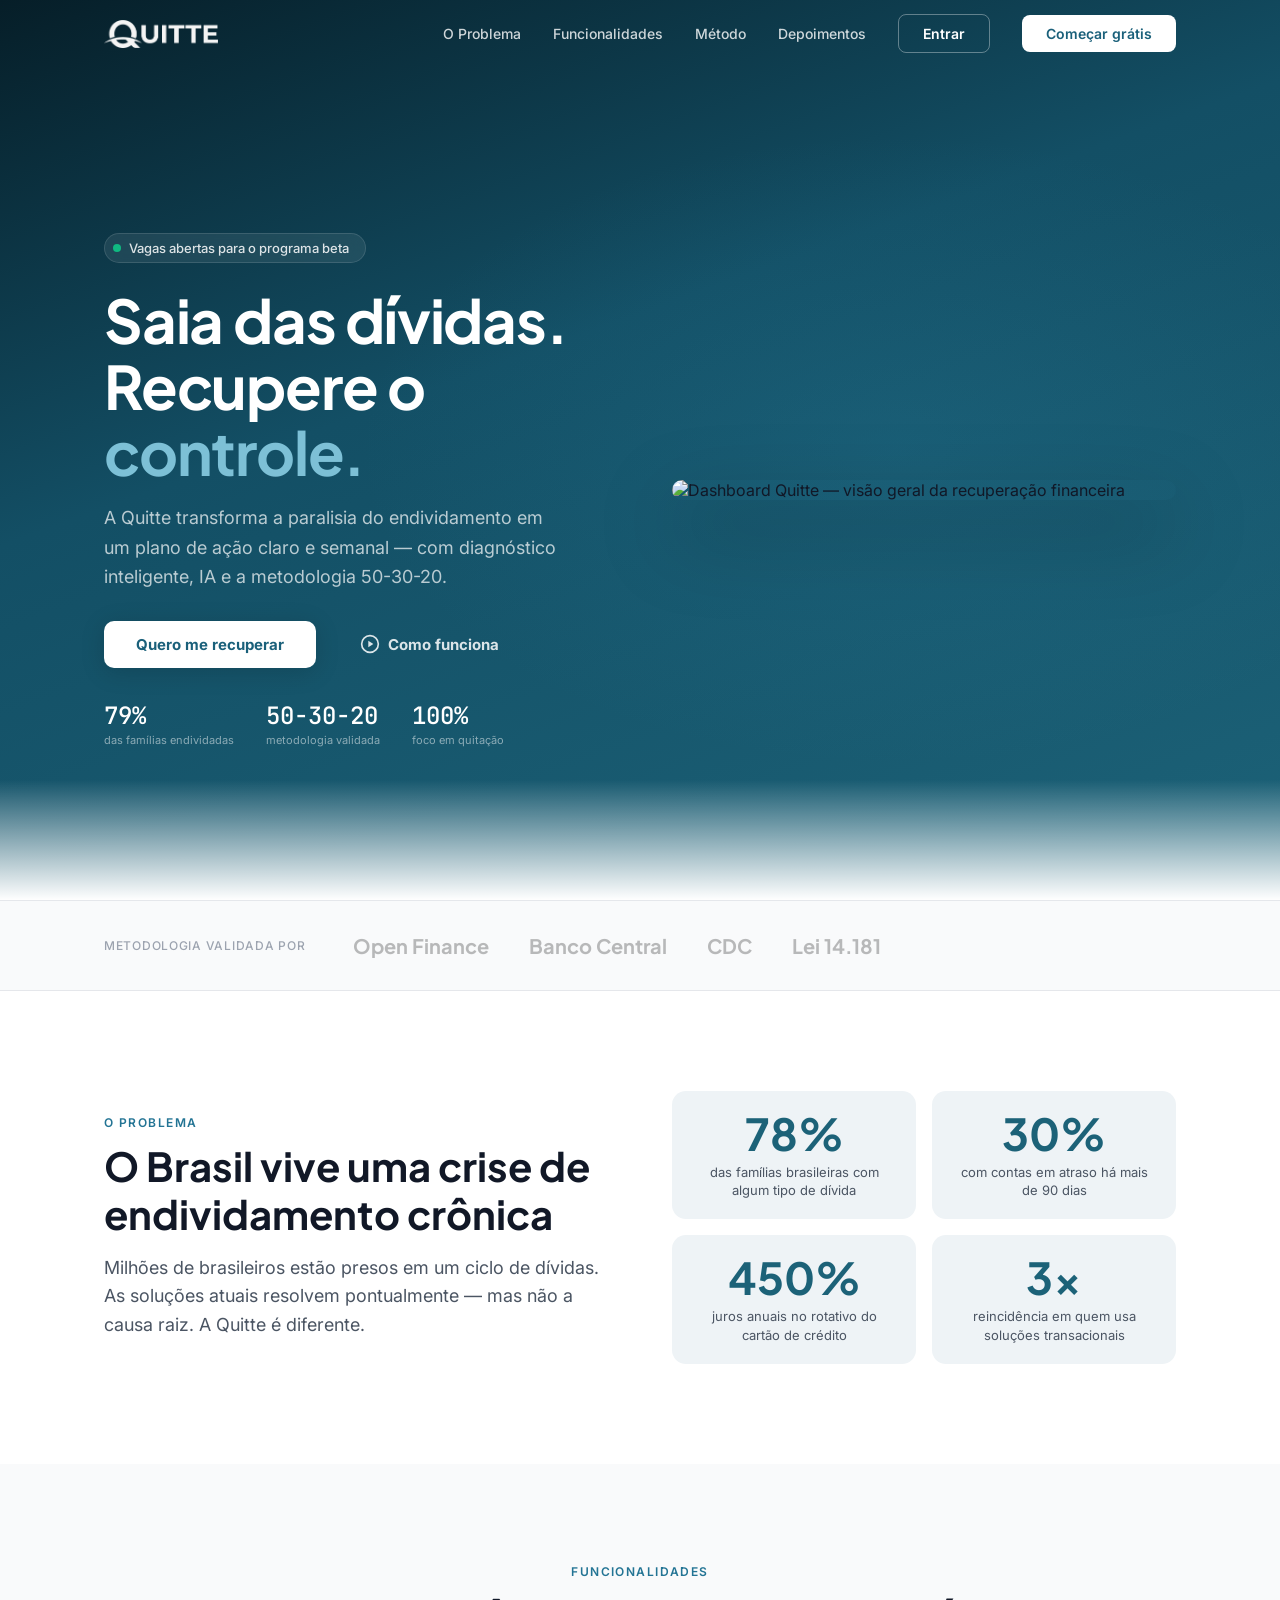
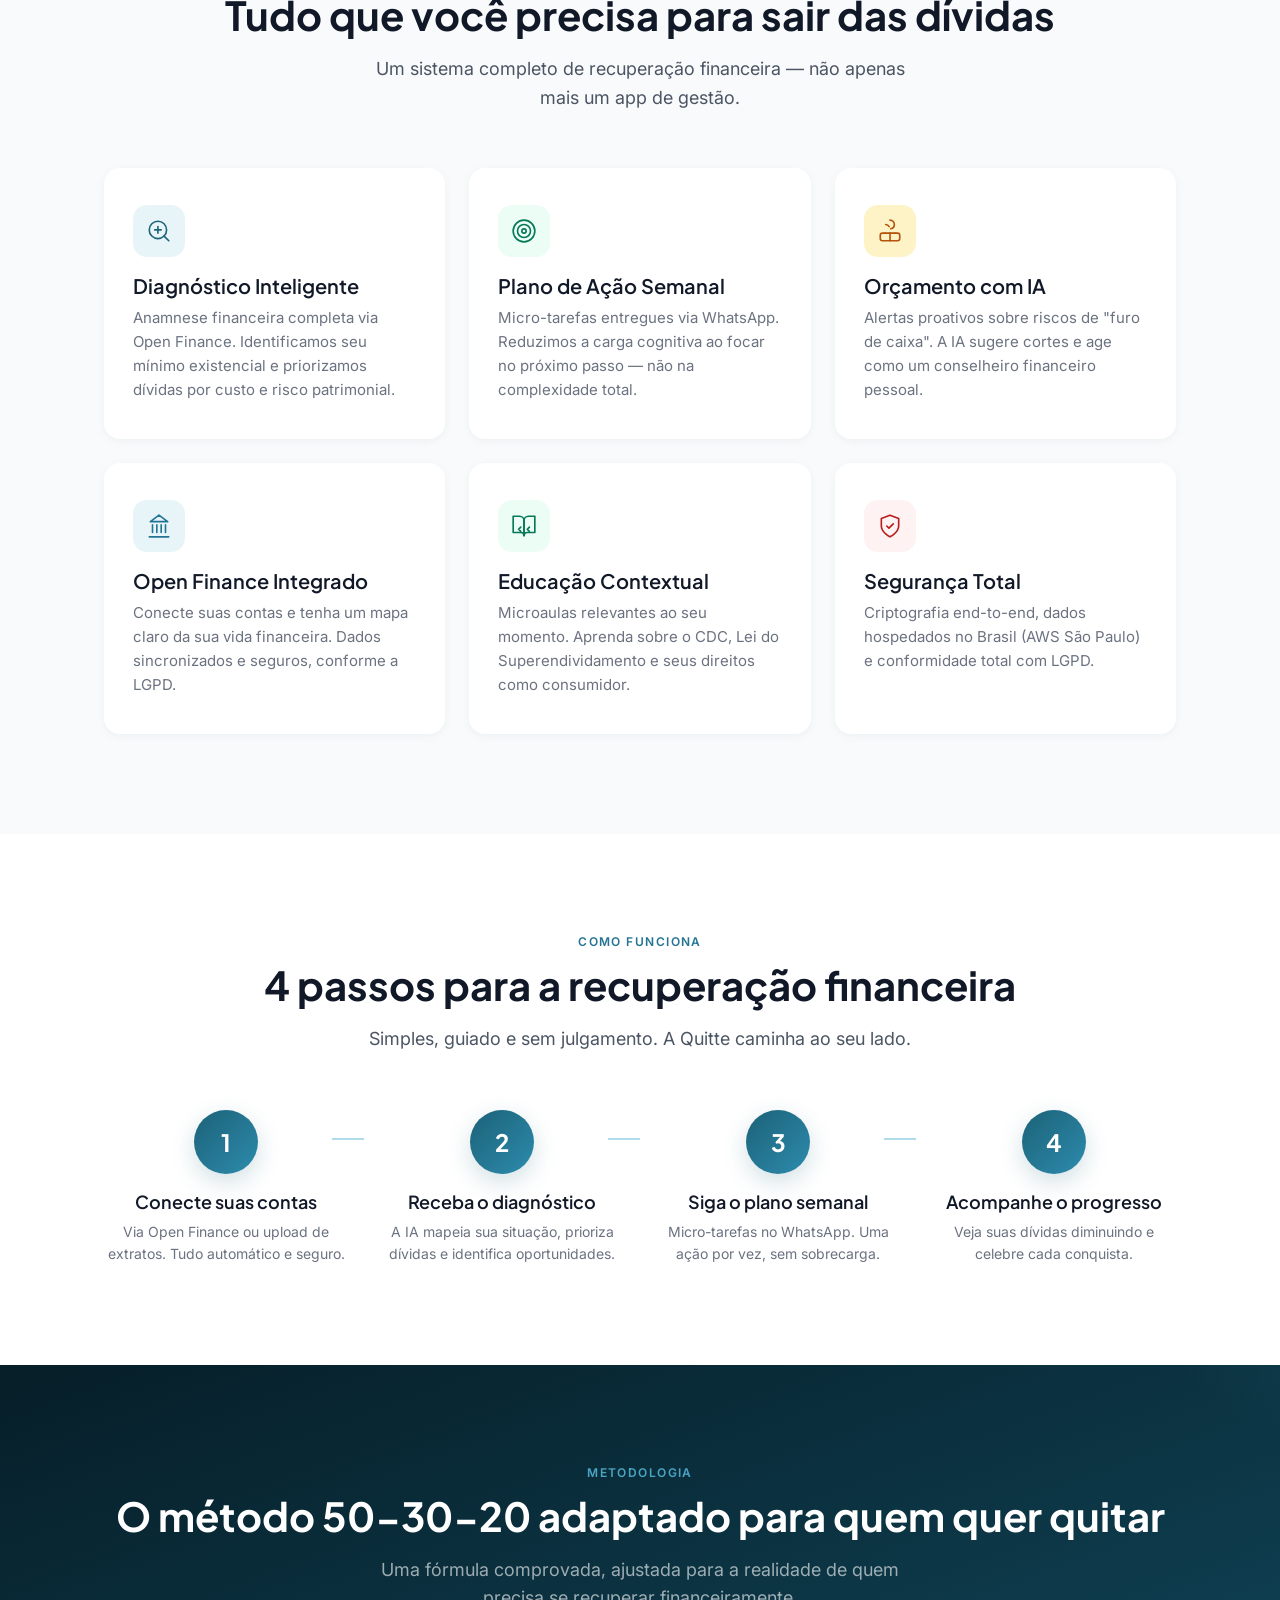
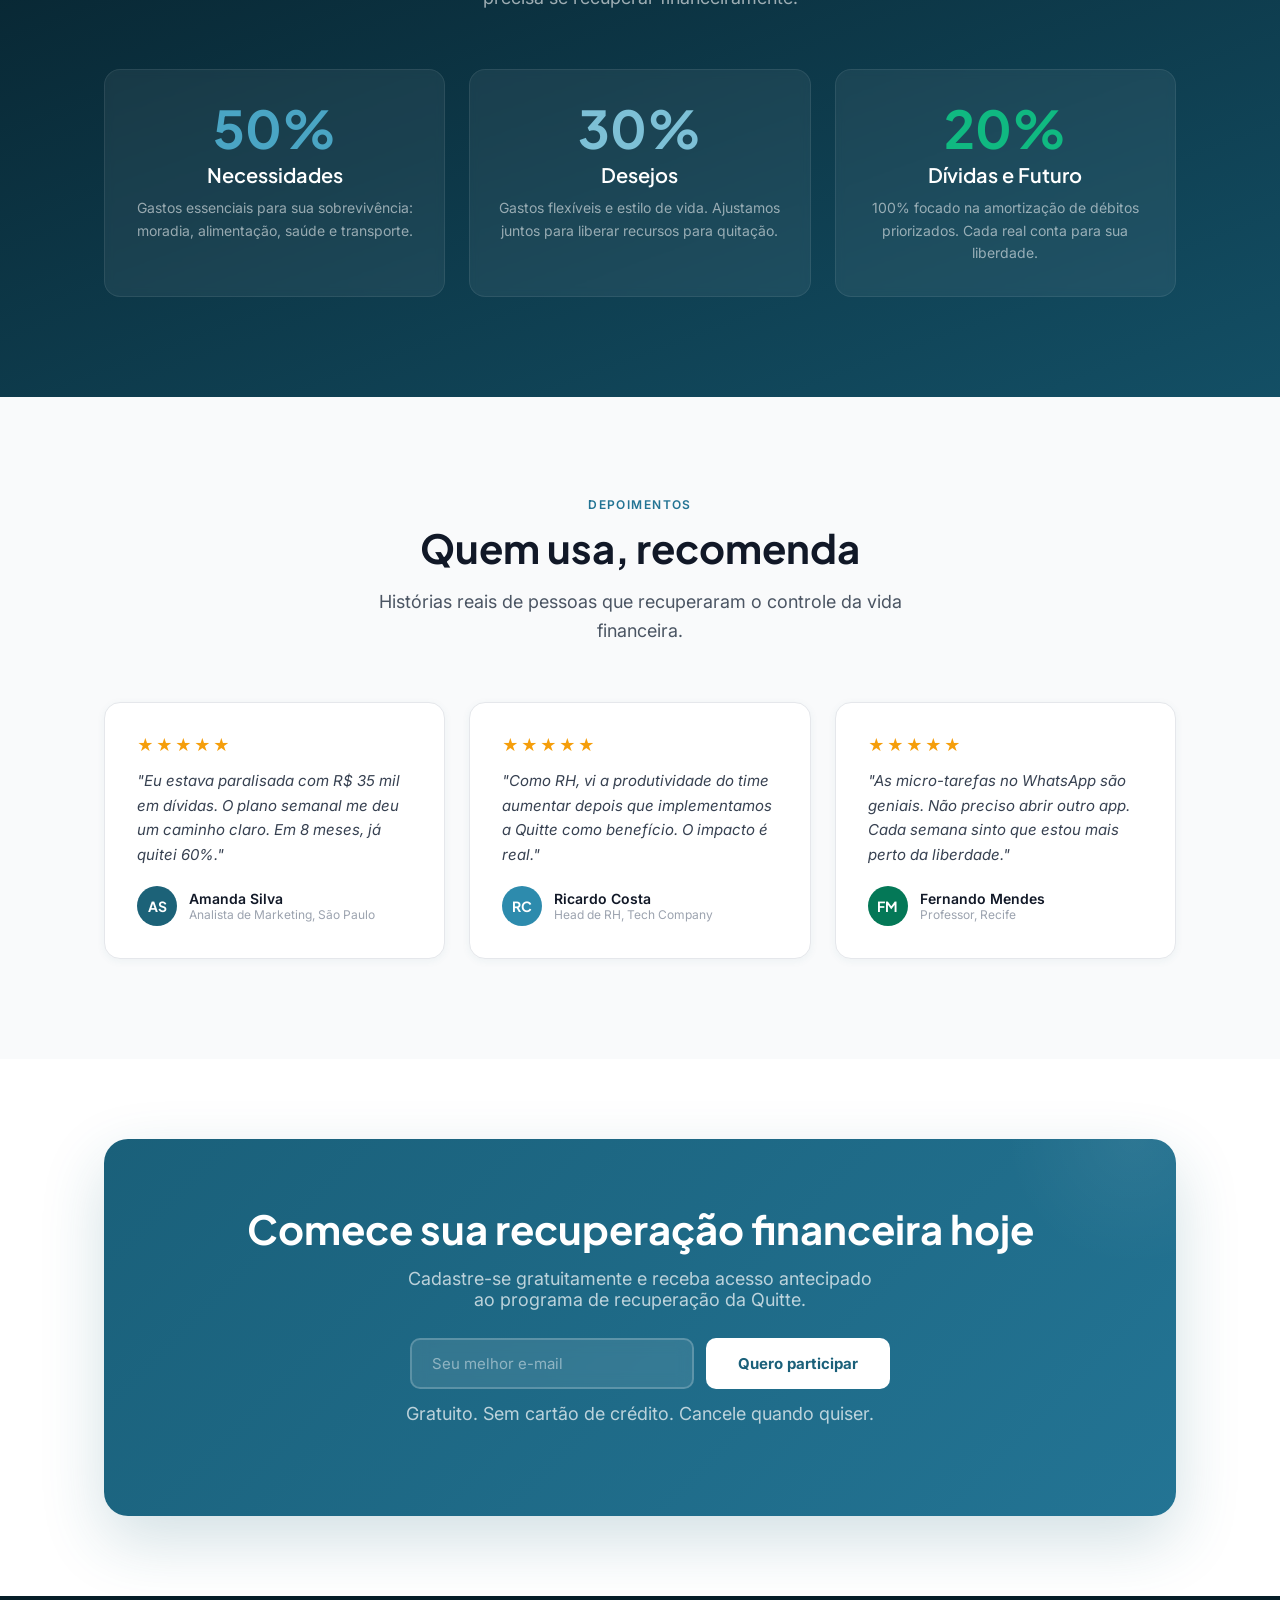
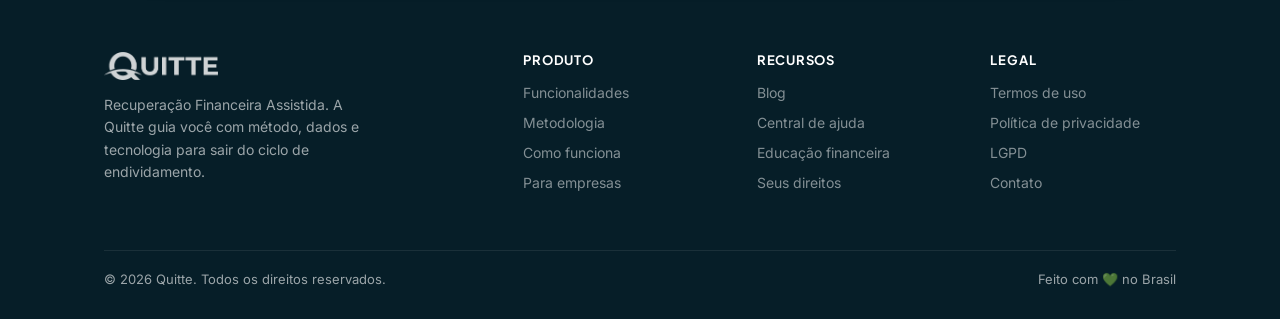
==== landing/index.html @ de339691 "chore: initial commit — landing page, design system, docs and brand assets" ====
<!DOCTYPE html>
<html lang="pt-BR">
<head>
  <meta charset="UTF-8">
  <meta name="viewport" content="width=device-width, initial-scale=1.0">
  <title>Quitte — Recuperação Financeira Assistida</title>
  <meta name="description" content="A Quitte transforma a paralisia do endividamento em um plano de ação claro. Diagnóstico inteligente, metodologia 50-30-20 e acompanhamento semanal via WhatsApp.">
  <link rel="icon" href="assets/quitte-marca.png" type="image/png">
  <link rel="stylesheet" href="styles.css">
</head>
<body>

<!-- ════════ NAVBAR ════════ -->
<nav class="navbar" id="navbar">
  <div class="container">
    <a href="#" class="navbar-brand">
      <img src="assets/quitte-logo-br.png" alt="Quitte" class="navbar-logo navbar-logo-white">
      <img src="assets/quitte-logo-az.png" alt="Quitte" class="navbar-logo navbar-logo-dark">
    </a>
    <div class="navbar-links" id="navbar-links">
      <a href="#problema">O Problema</a>
      <a href="#funcionalidades">Funcionalidades</a>
      <a href="#metodo">Método</a>
      <a href="#depoimentos">Depoimentos</a>
      <button class="btn-nav btn-nav-outline" id="btn-login">Entrar</button>
      <button class="btn-nav btn-nav-primary" id="btn-signup">Começar grátis</button>
    </div>
    <button class="mobile-menu-btn" id="mobile-menu-btn" aria-label="Menu">
      <svg width="24" height="24" viewBox="0 0 24 24" fill="none" stroke="currentColor" stroke-width="2"><path d="M3 12h18M3 6h18M3 18h18"/></svg>
    </button>
  </div>
</nav>

<!-- ════════ HERO ════════ -->
<section class="hero" id="hero">
  <div class="container">
    <div class="hero-content">
      <div class="hero-badge">
        <span class="hero-badge-dot"></span>
        Vagas abertas para o programa beta
      </div>
      <h1>Saia das dívidas.<br>Recupere o <span>controle.</span></h1>
      <p class="hero-desc">A Quitte transforma a paralisia do endividamento em um plano de ação claro e semanal — com diagnóstico inteligente, IA e a metodologia 50-30-20.</p>
      <div class="hero-actions">
        <a href="#cta" class="btn-hero btn-hero-primary" id="hero-cta">Quero me recuperar</a>
        <a href="#como-funciona" class="btn-hero btn-hero-ghost" id="hero-learn">
          <svg width="20" height="20" viewBox="0 0 24 24" fill="none" stroke="currentColor" stroke-width="2" stroke-linecap="round"><circle cx="12" cy="12" r="10"/><polygon points="10 8 16 12 10 16 10 8" fill="currentColor" stroke="none"/></svg>
          Como funciona
        </a>
      </div>
      <div class="hero-proof">
        <div class="hero-proof-item">
          <span class="hero-proof-value">79%</span>
          <span class="hero-proof-label">das famílias endividadas</span>
        </div>
        <div class="hero-proof-item">
          <span class="hero-proof-value">50-30-20</span>
          <span class="hero-proof-label">metodologia validada</span>
        </div>
        <div class="hero-proof-item">
          <span class="hero-proof-value">100%</span>
          <span class="hero-proof-label">foco em quitação</span>
        </div>
      </div>
    </div>
    <div class="hero-visual">
      <img src="assets/hero-dashboard.png" alt="Dashboard Quitte — visão geral da recuperação financeira" class="hero-img">
    </div>
  </div>
</section>

<!-- ════════ SOCIAL PROOF BAR ════════ -->
<section class="social-proof">
  <div class="container">
    <span class="social-proof-text">Metodologia validada por</span>
    <div class="social-proof-logos">
      <span>Open Finance</span>
      <span>Banco Central</span>
      <span>CDC</span>
      <span>Lei 14.181</span>
    </div>
  </div>
</section>

<!-- ════════ PROBLEM ════════ -->
<section class="section problem" id="problema">
  <div class="container">
    <div class="fade-up">
      <div class="section-label">O problema</div>
      <h2 class="section-title">O Brasil vive uma crise de endividamento crônica</h2>
      <p class="section-sub">Milhões de brasileiros estão presos em um ciclo de dívidas. As soluções atuais resolvem pontualmente — mas não a causa raiz. A Quitte é diferente.</p>
    </div>
    <div class="problem-stats fade-up">
      <div class="stat-card">
        <div class="stat-value">79%</div>
        <div class="stat-label">das famílias brasileiras com algum tipo de dívida</div>
      </div>
      <div class="stat-card">
        <div class="stat-value">30%</div>
        <div class="stat-label">com contas em atraso há mais de 90 dias</div>
      </div>
      <div class="stat-card">
        <div class="stat-value">450%</div>
        <div class="stat-label">juros anuais no rotativo do cartão de crédito</div>
      </div>
      <div class="stat-card">
        <div class="stat-value">3x</div>
        <div class="stat-label">reincidência em quem usa soluções transacionais</div>
      </div>
    </div>
  </div>
</section>

<!-- ════════ FEATURES ════════ -->
<section class="section features" id="funcionalidades">
  <div class="container">
    <div class="fade-up">
      <div class="section-label">Funcionalidades</div>
      <h2 class="section-title">Tudo que você precisa para sair das dívidas</h2>
      <p class="section-sub" style="margin:0 auto;">Um sistema completo de recuperação financeira — não apenas mais um app de gestão.</p>
    </div>
    <div class="features-grid">
      <div class="feature-card fade-up">
        <div class="feature-icon" style="background:var(--teal-50);color:var(--teal-600);">
          <svg width="26" height="26" viewBox="0 0 24 24" fill="none" stroke="currentColor" stroke-width="1.5" stroke-linecap="round" stroke-linejoin="round"><circle cx="11" cy="11" r="8"/><path d="m21 21-4.3-4.3"/><path d="M11 8v6"/><path d="M8 11h6"/></svg>
        </div>
        <h3>Diagnóstico Inteligente</h3>
        <p>Anamnese financeira completa via Open Finance. Identificamos seu mínimo existencial e priorizamos dívidas por custo e risco patrimonial.</p>
      </div>
      <div class="feature-card fade-up">
        <div class="feature-icon" style="background:var(--green-50);color:var(--green-700);">
          <svg width="26" height="26" viewBox="0 0 24 24" fill="none" stroke="currentColor" stroke-width="1.5" stroke-linecap="round" stroke-linejoin="round"><circle cx="12" cy="12" r="10"/><circle cx="12" cy="12" r="6"/><circle cx="12" cy="12" r="2"/></svg>
        </div>
        <h3>Plano de Ação Semanal</h3>
        <p>Micro-tarefas entregues via WhatsApp. Reduzimos a carga cognitiva ao focar no próximo passo — não na complexidade total.</p>
      </div>
      <div class="feature-card fade-up">
        <div class="feature-icon" style="background:#FEF3C7;color:var(--amber-700);">
          <svg width="26" height="26" viewBox="0 0 24 24" fill="none" stroke="currentColor" stroke-width="1.5" stroke-linecap="round" stroke-linejoin="round"><path d="M12 2a4 4 0 0 1 4 4c0 1.95-1.4 3.58-3.25 3.93"/><path d="M8 6a4 4 0 0 1 3.25 1.93"/><rect x="3" y="14" width="18" height="7" rx="2"/><path d="M12 14v7"/><path d="M7.5 14v.01"/><path d="M16.5 14v.01"/></svg>
        </div>
        <h3>Orçamento com IA</h3>
        <p>Alertas proativos sobre riscos de "furo de caixa". A IA sugere cortes e age como um conselheiro financeiro pessoal.</p>
      </div>
      <div class="feature-card fade-up">
        <div class="feature-icon" style="background:var(--teal-50);color:var(--teal-500);">
          <svg width="26" height="26" viewBox="0 0 24 24" fill="none" stroke="currentColor" stroke-width="1.5" stroke-linecap="round" stroke-linejoin="round"><line x1="3" y1="22" x2="21" y2="22"/><line x1="6" y1="18" x2="6" y2="11"/><line x1="10" y1="18" x2="10" y2="11"/><line x1="14" y1="18" x2="14" y2="11"/><line x1="18" y1="18" x2="18" y2="11"/><polygon points="12 2 20 8 4 8"/></svg>
        </div>
        <h3>Open Finance Integrado</h3>
        <p>Conecte suas contas e tenha um mapa claro da sua vida financeira. Dados sincronizados e seguros, conforme a LGPD.</p>
      </div>
      <div class="feature-card fade-up">
        <div class="feature-icon" style="background:var(--green-50);color:var(--green-700);">
          <svg width="26" height="26" viewBox="0 0 24 24" fill="none" stroke="currentColor" stroke-width="1.5" stroke-linecap="round" stroke-linejoin="round"><path d="M2 3h6a4 4 0 0 1 4 4v14a3 3 0 0 0-3-3H2z"/><path d="M22 3h-6a4 4 0 0 0-4 4v14a3 3 0 0 1 3-3h7z"/><path d="m9 13-2 2 2 2"/><path d="m17 13-2 2 2 2"/></svg>
        </div>
        <h3>Educação Contextual</h3>
        <p>Microaulas relevantes ao seu momento. Aprenda sobre o CDC, Lei do Superendividamento e seus direitos como consumidor.</p>
      </div>
      <div class="feature-card fade-up">
        <div class="feature-icon" style="background:#FEF2F2;color:var(--red-700);">
          <svg width="26" height="26" viewBox="0 0 24 24" fill="none" stroke="currentColor" stroke-width="1.5" stroke-linecap="round" stroke-linejoin="round"><path d="M12 22s8-4 8-10V5l-8-3-8 3v7c0 6 8 10 8 10z"/><path d="m9 12 2 2 4-4"/></svg>
        </div>
        <h3>Segurança Total</h3>
        <p>Criptografia end-to-end, dados hospedados no Brasil (AWS São Paulo) e conformidade total com LGPD.</p>
      </div>
    </div>
  </div>
</section>

<!-- ════════ HOW IT WORKS ════════ -->
<section class="section how-it-works" id="como-funciona">
  <div class="container" style="text-align:center;">
    <div class="fade-up">
      <div class="section-label">Como funciona</div>
      <h2 class="section-title">4 passos para a recuperação financeira</h2>
      <p class="section-sub" style="margin:0 auto;">Simples, guiado e sem julgamento. A Quitte caminha ao seu lado.</p>
    </div>
    <div class="steps">
      <div class="step fade-up">
        <div class="step-num">1</div>
        <h4>Conecte suas contas</h4>
        <p>Via Open Finance ou upload de extratos. Tudo automático e seguro.</p>
      </div>
      <div class="step fade-up">
        <div class="step-num">2</div>
        <h4>Receba o diagnóstico</h4>
        <p>A IA mapeia sua situação, prioriza dívidas e identifica oportunidades.</p>
      </div>
      <div class="step fade-up">
        <div class="step-num">3</div>
        <h4>Siga o plano semanal</h4>
        <p>Micro-tarefas no WhatsApp. Uma ação por vez, sem sobrecarga.</p>
      </div>
      <div class="step fade-up">
        <div class="step-num">4</div>
        <h4>Acompanhe o progresso</h4>
        <p>Veja suas dívidas diminuindo e celebre cada conquista.</p>
      </div>
    </div>
  </div>
</section>

<!-- ════════ METHOD 50-30-20 ════════ -->
<section class="section method" id="metodo">
  <div class="container" style="text-align:center;">
    <div class="fade-up">
      <div class="section-label">Metodologia</div>
      <h2 class="section-title">O método 50-30-20 adaptado para quem quer quitar</h2>
      <p class="section-sub" style="margin:0 auto;">Uma fórmula comprovada, ajustada para a realidade de quem precisa se recuperar financeiramente.</p>
    </div>
    <div class="method-grid">
      <div class="method-card fade-up">
        <div class="method-pct" style="color:var(--teal-300);">50%</div>
        <h3>Necessidades</h3>
        <p>Gastos essenciais para sua sobrevivência: moradia, alimentação, saúde e transporte.</p>
      </div>
      <div class="method-card fade-up">
        <div class="method-pct" style="color:var(--teal-200);">30%</div>
        <h3>Desejos</h3>
        <p>Gastos flexíveis e estilo de vida. Ajustamos juntos para liberar recursos para quitação.</p>
      </div>
      <div class="method-card fade-up">
        <div class="method-pct" style="color:var(--green-500);">20%</div>
        <h3>Dívidas e Futuro</h3>
        <p>100% focado na amortização de débitos priorizados. Cada real conta para sua liberdade.</p>
      </div>
    </div>
  </div>
</section>

<!-- ════════ TESTIMONIALS ════════ -->
<section class="section testimonials" id="depoimentos">
  <div class="container">
    <div class="fade-up">
      <div class="section-label">Depoimentos</div>
      <h2 class="section-title">Quem usa, recomenda</h2>
      <p class="section-sub" style="margin:0 auto;">Histórias reais de pessoas que recuperaram o controle da vida financeira.</p>
    </div>
    <div class="testimonials-grid">
      <div class="testimonial fade-up">
        <div class="testimonial-stars">★★★★★</div>
        <p>"Eu estava paralisada com R$ 35 mil em dívidas. O plano semanal me deu um caminho claro. Em 8 meses, já quitei 60%."</p>
        <div class="testimonial-author">
          <div class="testimonial-avatar" style="background:var(--teal-600);">AS</div>
          <div>
            <div class="testimonial-name">Amanda Silva</div>
            <div class="testimonial-role">Analista de Marketing, São Paulo</div>
          </div>
        </div>
      </div>
      <div class="testimonial fade-up">
        <div class="testimonial-stars">★★★★★</div>
        <p>"Como RH, vi a produtividade do time aumentar depois que implementamos a Quitte como benefício. O impacto é real."</p>
        <div class="testimonial-author">
          <div class="testimonial-avatar" style="background:var(--teal-400);">RC</div>
          <div>
            <div class="testimonial-name">Ricardo Costa</div>
            <div class="testimonial-role">Head de RH, Tech Company</div>
          </div>
        </div>
      </div>
      <div class="testimonial fade-up">
        <div class="testimonial-stars">★★★★★</div>
        <p>"As micro-tarefas no WhatsApp são geniais. Não preciso abrir outro app. Cada semana sinto que estou mais perto da liberdade."</p>
        <div class="testimonial-author">
          <div class="testimonial-avatar" style="background:var(--green-700);">FM</div>
          <div>
            <div class="testimonial-name">Fernando Mendes</div>
            <div class="testimonial-role">Professor, Recife</div>
          </div>
        </div>
      </div>
    </div>
  </div>
</section>

<!-- ════════ CTA ════════ -->
<section class="cta" id="cta">
  <div class="container">
    <div class="cta-box fade-up">
      <h2>Comece sua recuperação financeira hoje</h2>
      <p>Cadastre-se gratuitamente e receba acesso antecipado ao programa de recuperação da Quitte.</p>
      <form class="cta-form" id="cta-form" onsubmit="return handleSubmit(event)">
        <input type="email" class="cta-input" id="cta-email" placeholder="Seu melhor e-mail" required aria-label="E-mail para cadastro">
        <button type="submit" class="cta-submit" id="cta-submit">Quero participar</button>
      </form>
      <p class="cta-note">Gratuito. Sem cartão de crédito. Cancele quando quiser.</p>
    </div>
  </div>
</section>

<!-- ════════ FOOTER ════════ -->
<footer class="footer">
  <div class="container">
    <div class="footer-grid">
      <div class="footer-brand">
        <img src="assets/quitte-logo-br.png" alt="Quitte" class="footer-logo">
        <p>Recuperação Financeira Assistida. A Quitte guia você com método, dados e tecnologia para sair do ciclo de endividamento.</p>
      </div>
      <div>
        <h4>Produto</h4>
        <ul>
          <li><a href="#funcionalidades">Funcionalidades</a></li>
          <li><a href="#metodo">Metodologia</a></li>
          <li><a href="#como-funciona">Como funciona</a></li>
          <li><a href="#">Para empresas</a></li>
        </ul>
      </div>
      <div>
        <h4>Recursos</h4>
        <ul>
          <li><a href="#">Blog</a></li>
          <li><a href="#">Central de ajuda</a></li>
          <li><a href="#">Educação financeira</a></li>
          <li><a href="#">Seus direitos</a></li>
        </ul>
      </div>
      <div>
        <h4>Legal</h4>
        <ul>
          <li><a href="#">Termos de uso</a></li>
          <li><a href="#">Política de privacidade</a></li>
          <li><a href="#">LGPD</a></li>
          <li><a href="#">Contato</a></li>
        </ul>
      </div>
    </div>
    <div class="footer-bottom">
      <span>© 2026 Quitte. Todos os direitos reservados.</span>
      <span>Feito com 💚 no Brasil</span>
    </div>
  </div>
</footer>

<script>
// ── Navbar scroll effect ──
const navbar = document.getElementById('navbar');
window.addEventListener('scroll', () => {
  navbar.classList.toggle('scrolled', window.scrollY > 60);
});

// ── Scroll animation ──
const observer = new IntersectionObserver((entries) => {
  entries.forEach((entry, i) => {
    if (entry.isIntersecting) {
      setTimeout(() => entry.target.classList.add('visible'), i * 80);
      observer.unobserve(entry.target);
    }
  });
}, { threshold: 0.15, rootMargin: '0px 0px -40px 0px' });

document.querySelectorAll('.fade-up').forEach(el => observer.observe(el));


// ── Form handling ──
function handleSubmit(e) {
  e.preventDefault();
  const email = document.getElementById('cta-email').value;
  const btn = document.getElementById('cta-submit');
  btn.textContent = '✓ Cadastrado!';
  btn.style.background = '#10B981';
  btn.style.color = '#fff';
  setTimeout(() => {
    btn.textContent = 'Quero participar';
    btn.style.background = '';
    btn.style.color = '';
    document.getElementById('cta-email').value = '';
  }, 3000);
  return false;
}

// ── Smooth scroll for anchor links ──
document.querySelectorAll('a[href^="#"]').forEach(a => {
  a.addEventListener('click', e => {
    const target = document.querySelector(a.getAttribute('href'));
    if (target) {
      e.preventDefault();
      target.scrollIntoView({ behavior: 'smooth', block: 'start' });
    }
  });
});

// ── Counter animation for stat values ──
const statObserver = new IntersectionObserver((entries) => {
  entries.forEach(entry => {
    if (entry.isIntersecting) {
      const el = entry.target;
      const text = el.textContent;
      const match = text.match(/(\d+)/);
      if (match) {
        const target = parseInt(match[1]);
        const suffix = text.replace(match[1], '');
        let current = 0;
        const step = Math.ceil(target / 40);
        const interval = setInterval(() => {
          current = Math.min(current + step, target);
          el.textContent = suffix.indexOf('%') > -1 || suffix.indexOf('x') > -1
            ? current + suffix.replace(/\d+/, '')
            : text.replace(match[1], current);
          if (current >= target) {
            el.textContent = text;
            clearInterval(interval);
          }
        }, 30);
      }
      statObserver.unobserve(el);
    }
  });
}, { threshold: 0.5 });

document.querySelectorAll('.stat-value').forEach(el => statObserver.observe(el));
</script>

</body>
</html>
---- landing/styles.css ----
/* Quitte Landing Page — styles.css (Mobile-First) */
@import url('https://fonts.googleapis.com/css2?family=Plus+Jakarta+Sans:wght@300;400;500;600;700;800&family=Inter:wght@300;400;500;600;700&family=JetBrains+Mono:wght@400;500&display=swap');

:root {
  --teal-950: #061E28;
  --teal-900: #0D3D4F;
  --teal-800: #134F65;
  --teal-700: #1A607A;
  --teal-600: #1C6278;
  --teal-500: #237494;
  --teal-400: #2D8BAD;
  --teal-300: #4AA5C4;
  --teal-200: #7DC0D6;
  --teal-100: #AEDCE8;
  --teal-75: #D2EEF4;
  --teal-50: #E8F5F8;
  --teal-25: #EEF3F6;
  --gray-900: #111827;
  --gray-800: #1F2937;
  --gray-700: #374151;
  --gray-600: #4B5563;
  --gray-500: #6B7280;
  --gray-400: #9CA3AF;
  --gray-300: #D1D5DB;
  --gray-200: #E5E7EB;
  --gray-100: #F3F4F6;
  --gray-50: #F9FAFB;
  --white: #FFFFFF;
  --green-500: #10B981;
  --green-700: #047857;
  --green-100: #D1FAE5;
  --green-50: #ECFDF5;
  --amber-500: #F59E0B;
  --amber-700: #B45309;
  --red-500: #EF4444;
  --red-700: #B91C1C;
  --font-display: 'Plus Jakarta Sans', sans-serif;
  --font-heading: 'Plus Jakarta Sans', sans-serif;
  --font-body: 'Inter', sans-serif;
  --font-mono: 'JetBrains Mono', monospace;
  --ease: cubic-bezier(0.4, 0, 0.2, 1);
}

*,
*::before,
*::after {
  box-sizing: border-box;
  margin: 0;
  padding: 0;
}

html {
  scroll-behavior: smooth;
  font-size: 16px;
}

body {
  font-family: var(--font-body);
  color: var(--gray-900);
  background: var(--white);
  overflow-x: hidden;
  -webkit-font-smoothing: antialiased;
}

img {
  max-width: 100%;
  display: block;
}

a {
  text-decoration: none;
  color: inherit;
}

button {
  font-family: var(--font-body);
  cursor: pointer;
  border: none;
}

/* ══════════════════════════════════════════
   BASE (Mobile-First)
   ══════════════════════════════════════════ */

.container {
  max-width: 1120px;
  margin: 0 auto;
  padding: 0 20px;
}

.section {
  padding: 64px 0;
}

.section-label {
  font-family: var(--font-body);
  font-size: 12px;
  font-weight: 600;
  letter-spacing: 0.12em;
  text-transform: uppercase;
  color: var(--teal-500);
  margin-bottom: 12px;
}

.section-title {
  font-family: var(--font-heading);
  font-size: 28px;
  font-weight: 700;
  line-height: 1.2;
  color: var(--gray-900);
  margin-bottom: 16px;
}

.section-sub {
  font-size: 16px;
  line-height: 1.6;
  color: var(--gray-600);
  max-width: 560px;
}

/* ── Navbar (mobile) ── */
.navbar {
  position: fixed;
  top: 0;
  left: 0;
  width: 100%;
  z-index: 100;
  padding: 14px 0;
  transition: all .3s var(--ease);
}

.navbar.scrolled {
  background: rgba(255, 255, 255, .92);
  backdrop-filter: blur(16px);
  box-shadow: 0 2px 24px rgba(28, 98, 120, .08);
  padding: 10px 0;
}

.navbar .container {
  display: flex;
  align-items: center;
  justify-content: space-between;
}

.navbar-brand {
  display: flex;
  align-items: center;
}

.navbar-logo {
  height: 28px;
  transition: opacity .3s var(--ease);
}

.navbar-logo-white {
  display: block;
}

.navbar-logo-dark {
  display: none;
}

.navbar.scrolled .navbar-logo-white {
  display: none;
}

.navbar.scrolled .navbar-logo-dark {
  display: block;
}

.navbar-links {
  display: none;
}

/* hidden on mobile */
.btn-nav {
  padding: 10px 24px;
  border-radius: 8px;
  font-size: 14px;
  font-weight: 600;
  transition: all .25s var(--ease);
}

.btn-nav-outline {
  border: 1.5px solid rgba(255, 255, 255, .35);
  color: var(--white);
  background: transparent;
}

.btn-nav-outline:hover {
  background: rgba(255, 255, 255, .12);
}

.navbar.scrolled .btn-nav-outline {
  border-color: var(--teal-600);
  color: var(--teal-600);
}

.navbar.scrolled .btn-nav-outline:hover {
  background: var(--teal-50);
}

.btn-nav-primary {
  background: var(--white);
  color: var(--teal-700);
  border: none;
}

.btn-nav-primary:hover {
  background: var(--teal-50);
  transform: translateY(-1px);
}

.navbar.scrolled .btn-nav-primary {
  background: var(--teal-600);
  color: var(--white);
}

.navbar.scrolled .btn-nav-primary:hover {
  background: var(--teal-700);
}

.mobile-menu-btn {
  display: block;
  background: none;
  border: none;
  color: var(--white);
  padding: 8px;
}

.navbar.scrolled .mobile-menu-btn {
  color: var(--gray-700);
}

/* ── Hero (mobile) ── */
.hero {
  position: relative;
  min-height: 100vh;
  display: flex;
  align-items: center;
  overflow: hidden;
  background: linear-gradient(160deg, var(--teal-950) 0%, var(--teal-800) 40%, var(--teal-600) 100%);
}

.hero::before {
  content: '';
  position: absolute;
  inset: 0;
  background: radial-gradient(ellipse 60% 50% at 70% 50%, rgba(45, 139, 173, .18) 0%, transparent 70%);
}

.hero::after {
  content: '';
  position: absolute;
  bottom: 0;
  left: 0;
  right: 0;
  height: 80px;
  background: linear-gradient(to top, var(--white), transparent);
}

.hero .container {
  position: relative;
  z-index: 2;
  display: flex;
  flex-direction: column;
  gap: 40px;
  align-items: center;
  text-align: center;
  padding-top: 100px;
  padding-bottom: 60px;
}

.hero-content {
  max-width: 540px;
}

.hero-badge {
  display: inline-flex;
  align-items: center;
  gap: 8px;
  background: rgba(255, 255, 255, .08);
  border: 1px solid rgba(255, 255, 255, .12);
  border-radius: 999px;
  padding: 6px 16px 6px 8px;
  font-size: 13px;
  font-weight: 500;
  color: rgba(255, 255, 255, .85);
  margin-bottom: 24px;
  backdrop-filter: blur(8px);
}

.hero-badge-dot {
  width: 8px;
  height: 8px;
  border-radius: 50%;
  background: var(--green-500);
  animation: pulse-dot 2s infinite;
}

@keyframes pulse-dot {

  0%,
  100% {
    opacity: 1;
  }

  50% {
    opacity: .4;
  }
}

.hero h1 {
  font-family: var(--font-display);
  font-size: 36px;
  font-weight: 700;
  line-height: 1.1;
  color: var(--white);
  letter-spacing: -0.02em;
  margin-bottom: 18px;
}

.hero h1 span {
  color: var(--teal-200);
}

.hero-desc {
  font-size: 16px;
  line-height: 1.65;
  color: rgba(255, 255, 255, .7);
  margin-bottom: 28px;
}

.hero-actions {
  display: flex;
  flex-direction: column;
  gap: 12px;
  align-items: center;
  margin-bottom: 32px;
}

.btn-hero {
  padding: 14px 32px;
  border-radius: 10px;
  font-size: 15px;
  font-weight: 700;
  transition: all .25s var(--ease);
  text-align: center;
}

.btn-hero-primary {
  background: var(--white);
  color: var(--teal-700);
  box-shadow: 0 4px 24px rgba(0, 0, 0, .15);
  width: 100%;
}

.btn-hero-primary:hover {
  transform: translateY(-2px);
  box-shadow: 0 8px 32px rgba(0, 0, 0, .2);
}

.btn-hero-ghost {
  background: transparent;
  color: rgba(255, 255, 255, .85);
  display: flex;
  align-items: center;
  justify-content: center;
  gap: 8px;
}

.btn-hero-ghost:hover {
  color: var(--white);
}

.hero-proof {
  display: flex;
  flex-wrap: wrap;
  gap: 24px;
  justify-content: center;
}

.hero-proof-item {
  display: flex;
  flex-direction: column;
  align-items: center;
}

.hero-proof-value {
  font-family: var(--font-mono);
  font-size: 20px;
  font-weight: 500;
  color: var(--white);
}

.hero-proof-label {
  font-size: 11px;
  color: rgba(255, 255, 255, .5);
  margin-top: 2px;
}

.hero-visual {
  display: flex;
  justify-content: center;
  align-items: center;
}

.hero-img {
  width: 100%;
  max-width: 360px;
  border-radius: 12px;
  box-shadow: 0 32px 80px rgba(0, 0, 0, .35);
  animation: float 6s ease-in-out infinite;
}

@keyframes float {

  0%,
  100% {
    transform: translateY(0);
  }

  50% {
    transform: translateY(-12px);
  }
}

/* ── Social Proof Bar (mobile) ── */
.social-proof {
  background: var(--gray-50);
  border-top: 1px solid var(--gray-200);
  border-bottom: 1px solid var(--gray-200);
  padding: 24px 0;
}

.social-proof .container {
  display: flex;
  flex-direction: column;
  align-items: center;
  gap: 16px;
}

.social-proof-text {
  font-size: 12px;
  font-weight: 500;
  color: var(--gray-400);
  text-transform: uppercase;
  letter-spacing: .06em;
}

.social-proof-logos {
  display: flex;
  gap: 20px;
  flex-wrap: wrap;
  justify-content: center;
  align-items: center;
  opacity: .35;
  filter: grayscale(1);
}

.social-proof-logos span {
  font-family: var(--font-heading);
  font-size: 16px;
  font-weight: 700;
  color: var(--gray-700);
}

/* ── Problem (mobile) ── */
.problem {
  background: var(--white);
}

.problem .container {
  display: flex;
  flex-direction: column;
  gap: 40px;
}

.problem-stats {
  display: grid;
  grid-template-columns: 1fr 1fr;
  gap: 12px;
}

.stat-card {
  background: var(--teal-25);
  border-radius: 14px;
  padding: 20px;
  text-align: center;
  transition: all .3s var(--ease);
}

.stat-card:hover {
  transform: translateY(-4px);
  box-shadow: 0 8px 32px rgba(28, 98, 120, .1);
}

.stat-value {
  font-family: var(--font-display);
  font-size: 36px;
  font-weight: 700;
  color: var(--teal-600);
  line-height: 1;
}

.stat-label {
  font-size: 13px;
  color: var(--gray-600);
  margin-top: 8px;
  line-height: 1.4;
}

/* ── Features (mobile) ── */
.features {
  background: var(--gray-50);
}

.features .container {
  text-align: center;
}

.features-grid {
  display: grid;
  grid-template-columns: 1fr;
  gap: 16px;
  margin-top: 40px;
}

.feature-card {
  background: var(--white);
  border-radius: 16px;
  padding: 28px 24px;
  text-align: left;
  box-shadow: 0 2px 8px rgba(28, 98, 120, .06);
  border: 1px solid transparent;
  transition: all .35s var(--ease);
}

.feature-card:hover {
  border-color: var(--teal-200);
  box-shadow: 0 12px 40px rgba(28, 98, 120, .1);
  transform: translateY(-4px);
}

.feature-icon {
  width: 48px;
  height: 48px;
  border-radius: 12px;
  display: flex;
  align-items: center;
  justify-content: center;
  margin-bottom: 16px;
}

.feature-card h3 {
  font-family: var(--font-heading);
  font-size: 18px;
  font-weight: 600;
  color: var(--gray-900);
  margin-bottom: 8px;
}

.feature-card p {
  font-size: 14px;
  line-height: 1.6;
  color: var(--gray-500);
}

/* ── How It Works (mobile) ── */
.how-it-works {
  background: var(--white);
}

.steps {
  display: grid;
  grid-template-columns: 1fr;
  gap: 32px;
  margin-top: 40px;
}

.step {
  text-align: center;
  position: relative;
}

.step::after {
  display: none;
}

/* connector lines hidden on mobile */
.step-num {
  width: 56px;
  height: 56px;
  border-radius: 50%;
  background: linear-gradient(135deg, var(--teal-600), var(--teal-400));
  color: var(--white);
  font-family: var(--font-display);
  font-size: 22px;
  font-weight: 700;
  display: flex;
  align-items: center;
  justify-content: center;
  margin: 0 auto 16px;
  box-shadow: 0 8px 24px rgba(28, 98, 120, .2);
}

.step h4 {
  font-family: var(--font-heading);
  font-size: 17px;
  font-weight: 600;
  color: var(--gray-900);
  margin-bottom: 8px;
}

.step p {
  font-size: 14px;
  line-height: 1.55;
  color: var(--gray-500);
  max-width: 260px;
  margin: 0 auto;
}

/* ── Method (mobile) ── */
.method {
  background: linear-gradient(160deg, var(--teal-950) 0%, var(--teal-800) 100%);
  color: var(--white);
  position: relative;
  overflow: hidden;
}

.method::before {
  content: '';
  position: absolute;
  top: -50%;
  right: -20%;
  width: 400px;
  height: 400px;
  border-radius: 50%;
  background: radial-gradient(circle, rgba(74, 165, 196, .12), transparent 70%);
}

.method .section-label {
  color: var(--teal-300);
}

.method .section-title {
  color: var(--white);
}

.method .section-sub {
  color: rgba(255, 255, 255, .6);
}

.method-grid {
  display: grid;
  grid-template-columns: 1fr;
  gap: 16px;
  margin-top: 40px;
}

.method-card {
  background: rgba(255, 255, 255, .06);
  border: 1px solid rgba(255, 255, 255, .08);
  border-radius: 16px;
  padding: 28px 20px;
  text-align: center;
  backdrop-filter: blur(4px);
  transition: all .35s var(--ease);
}

.method-card:hover {
  background: rgba(255, 255, 255, .1);
  border-color: rgba(255, 255, 255, .15);
  transform: translateY(-4px);
}

.method-pct {
  font-family: var(--font-display);
  font-size: 44px;
  font-weight: 700;
  line-height: 1;
  margin-bottom: 8px;
}

.method-card h3 {
  font-family: var(--font-heading);
  font-size: 18px;
  font-weight: 600;
  margin-bottom: 10px;
}

.method-card p {
  font-size: 14px;
  line-height: 1.6;
  color: rgba(255, 255, 255, .55);
}

/* ── Testimonials (mobile) ── */
.testimonials {
  background: var(--gray-50);
}

.testimonials .container {
  text-align: center;
}

.testimonials-grid {
  display: grid;
  grid-template-columns: 1fr;
  gap: 16px;
  margin-top: 40px;
  text-align: left;
}

.testimonial {
  background: var(--white);
  border-radius: 16px;
  padding: 28px;
  box-shadow: 0 2px 8px rgba(28, 98, 120, .06);
  border: 1px solid var(--gray-200);
  transition: all .3s var(--ease);
}

.testimonial:hover {
  box-shadow: 0 8px 32px rgba(28, 98, 120, .1);
  transform: translateY(-4px);
}

.testimonial-stars {
  color: var(--amber-500);
  font-size: 16px;
  margin-bottom: 14px;
  letter-spacing: 2px;
}

.testimonial p {
  font-size: 15px;
  line-height: 1.65;
  color: var(--gray-700);
  margin-bottom: 18px;
  font-style: italic;
}

.testimonial-author {
  display: flex;
  align-items: center;
  gap: 12px;
}

.testimonial-avatar {
  width: 40px;
  height: 40px;
  border-radius: 50%;
  display: flex;
  align-items: center;
  justify-content: center;
  font-family: var(--font-heading);
  font-weight: 700;
  font-size: 14px;
  color: var(--white);
  flex-shrink: 0;
}

.testimonial-name {
  font-weight: 600;
  font-size: 14px;
  color: var(--gray-900);
}

.testimonial-role {
  font-size: 12px;
  color: var(--gray-400);
}

/* ── CTA (mobile) ── */
.cta {
  background: var(--white);
  padding: 64px 0;
}

.cta-box {
  background: linear-gradient(135deg, var(--teal-700), var(--teal-500));
  border-radius: 20px;
  padding: 40px 24px;
  text-align: center;
  position: relative;
  overflow: hidden;
  box-shadow: 0 24px 64px rgba(28, 98, 120, .2);
}

.cta-box::before {
  content: '';
  position: absolute;
  top: -40%;
  right: -10%;
  width: 300px;
  height: 300px;
  border-radius: 50%;
  background: radial-gradient(circle, rgba(255, 255, 255, .06), transparent 60%);
}

.cta-box h2 {
  font-family: var(--font-display);
  font-size: 28px;
  font-weight: 700;
  color: var(--white);
  margin-bottom: 14px;
  position: relative;
}

.cta-box p {
  font-size: 16px;
  color: rgba(255, 255, 255, .7);
  margin-bottom: 28px;
  max-width: 480px;
  margin-left: auto;
  margin-right: auto;
  position: relative;
}

.cta-form {
  display: flex;
  flex-direction: column;
  gap: 12px;
  max-width: 460px;
  margin: 0 auto;
  position: relative;
}

.cta-input {
  flex: 1;
  padding: 14px 20px;
  border-radius: 10px;
  border: 2px solid rgba(255, 255, 255, .2);
  background: rgba(255, 255, 255, .1);
  color: var(--white);
  font-size: 15px;
  font-family: var(--font-body);
  backdrop-filter: blur(8px);
  transition: border-color .2s var(--ease);
}

.cta-input::placeholder {
  color: rgba(255, 255, 255, .45);
}

.cta-input:focus {
  outline: none;
  border-color: rgba(255, 255, 255, .5);
}

.cta-submit {
  padding: 14px 32px;
  border-radius: 10px;
  background: var(--white);
  color: var(--teal-700);
  font-size: 15px;
  font-weight: 700;
  transition: all .25s var(--ease);
  white-space: nowrap;
}

.cta-submit:hover {
  transform: translateY(-2px);
  box-shadow: 0 8px 24px rgba(0, 0, 0, .15);
}

.cta-note {
  font-size: 12px;
  color: rgba(255, 255, 255, .45);
  margin-top: 14px;
  position: relative;
}

/* ── Footer (mobile) ── */
.footer {
  background: var(--teal-950);
  color: rgba(255, 255, 255, .6);
  padding: 48px 0 28px;
}

.footer-grid {
  display: grid;
  grid-template-columns: 1fr;
  gap: 32px;
  margin-bottom: 40px;
}

.footer-brand p {
  font-size: 14px;
  line-height: 1.6;
  margin-top: 14px;
  max-width: 280px;
}

.footer-logo {
  height: 26px;
  opacity: .85;
}

.footer h4 {
  font-family: var(--font-heading);
  font-size: 13px;
  font-weight: 700;
  color: var(--white);
  margin-bottom: 14px;
  text-transform: uppercase;
  letter-spacing: .06em;
}

.footer ul {
  list-style: none;
}

.footer li {
  margin-bottom: 10px;
}

.footer li a {
  font-size: 14px;
  color: rgba(255, 255, 255, .5);
  transition: color .2s var(--ease);
}

.footer li a:hover {
  color: var(--teal-300);
}

.footer-bottom {
  border-top: 1px solid rgba(255, 255, 255, .08);
  padding-top: 20px;
  display: flex;
  flex-direction: column;
  gap: 8px;
  align-items: center;
  font-size: 13px;
  text-align: center;
}

/* ── Animations ── */
.fade-up {
  opacity: 0;
  transform: translateY(30px);
  transition: opacity .6s var(--ease), transform .6s var(--ease);
}

.fade-up.visible {
  opacity: 1;
  transform: translateY(0);
}

/* ══════════════════════════════════════════
   TABLET (min-width: 640px)
   ══════════════════════════════════════════ */
@media(min-width:640px) {
  .container {
    padding: 0 24px;
  }

  .section {
    padding: 80px 0;
  }

  .section-title {
    font-size: 32px;
  }

  .hero h1 {
    font-size: 44px;
  }

  .hero-desc {
    font-size: 17px;
  }

  .hero-actions {
    flex-direction: row;
  }

  .btn-hero-primary {
    width: auto;
  }

  .hero-proof-value {
    font-size: 22px;
  }

  .hero-img {
    max-width: 420px;
    border-radius: 14px;
  }

  .problem-stats {
    gap: 16px;
  }

  .stat-value {
    font-size: 40px;
  }

  .features-grid {
    grid-template-columns: 1fr 1fr;
    gap: 20px;
  }

  .feature-icon {
    width: 52px;
    height: 52px;
    border-radius: 14px;
  }

  .feature-card h3 {
    font-size: 19px;
  }

  .steps {
    grid-template-columns: 1fr 1fr;
    gap: 28px;
  }

  .testimonials-grid {
    grid-template-columns: 1fr 1fr;
  }

  .cta-box {
    padding: 48px 32px;
  }

  .cta-box h2 {
    font-size: 32px;
  }

  .cta-form {
    flex-direction: row;
  }

  .footer-grid {
    grid-template-columns: 1fr 1fr;
    gap: 36px;
  }

  .footer-bottom {
    flex-direction: row;
    justify-content: space-between;
  }
}

/* ══════════════════════════════════════════
   DESKTOP (min-width: 960px)
   ══════════════════════════════════════════ */
@media(min-width:960px) {
  .section {
    padding: 100px 0;
  }

  .section-title {
    font-size: 40px;
  }

  .section-sub {
    font-size: 18px;
  }

  /* Navbar desktop */
  .navbar-links {
    display: flex;
    gap: 32px;
    align-items: center;
  }

  .navbar-links a {
    font-size: 14px;
    font-weight: 500;
    color: rgba(255, 255, 255, .8);
    transition: color .2s var(--ease);
  }

  .navbar.scrolled .navbar-links a {
    color: var(--gray-600);
  }

  .navbar-links a:hover {
    color: var(--white);
  }

  .navbar.scrolled .navbar-links a:hover {
    color: var(--teal-600);
  }

  .mobile-menu-btn {
    display: none;
  }

  /* Hero desktop */
  .hero .container {
    display: grid;
    grid-template-columns: 1fr 1fr;
    gap: 64px;
    text-align: left;
    padding-top: 80px;
    padding-bottom: 0;
  }

  .hero h1 {
    font-size: 60px;
  }

  .hero-desc {
    font-size: 18px;
    max-width: 460px;
  }

  .hero-actions {
    justify-content: flex-start;
  }

  .hero-proof {
    justify-content: flex-start;
    gap: 32px;
  }

  .hero-proof-item {
    align-items: flex-start;
  }

  .hero-proof-value {
    font-size: 24px;
  }

  .hero-img {
    max-width: 520px;
    border-radius: 16px;
  }

  .hero::after {
    height: 120px;
  }

  /* Social proof */
  .social-proof {
    padding: 32px 0;
  }

  .social-proof .container {
    flex-direction: row;
    gap: 48px;
  }

  .social-proof-logos {
    gap: 40px;
  }

  .social-proof-logos span {
    font-size: 20px;
  }

  /* Problem */
  .problem .container {
    display: grid;
    grid-template-columns: 1fr 1fr;
    gap: 64px;
    align-items: center;
  }

  .stat-value {
    font-size: 44px;
  }

  /* Features */
  .features-grid {
    grid-template-columns: repeat(3, 1fr);
    gap: 24px;
    margin-top: 56px;
  }

  .feature-card {
    padding: 36px 28px;
  }

  .feature-card h3 {
    font-size: 20px;
  }

  .feature-card p {
    font-size: 15px;
  }

  /* Steps */
  .steps {
    grid-template-columns: repeat(4, 1fr);
    gap: 32px;
    margin-top: 56px;
  }

  .step::after {
    content: '';
    position: absolute;
    top: 28px;
    right: -16px;
    width: 32px;
    height: 2px;
    background: var(--teal-100);
    display: block;
  }

  .step:last-child::after {
    display: none;
  }

  .step-num {
    width: 64px;
    height: 64px;
    font-size: 24px;
  }

  .step h4 {
    font-size: 18px;
  }

  /* Method */
  .method-grid {
    grid-template-columns: repeat(3, 1fr);
    gap: 24px;
    margin-top: 56px;
  }

  .method-card {
    padding: 32px 24px;
  }

  .method-pct {
    font-size: 52px;
  }

  .method-card h3 {
    font-size: 20px;
  }

  /* Testimonials */
  .testimonials-grid {
    grid-template-columns: repeat(3, 1fr);
    gap: 24px;
    margin-top: 56px;
  }

  .testimonial {
    padding: 32px;
  }

  /* CTA */
  .cta {
    padding: 80px 0;
  }

  .cta-box {
    padding: 64px;
    border-radius: 24px;
  }

  .cta-box h2 {
    font-size: 40px;
  }

  .cta-box p {
    font-size: 18px;
  }

  /* Footer */
  .footer {
    padding: 56px 0 32px;
  }

  .footer-grid {
    grid-template-columns: 2fr 1fr 1fr 1fr;
    gap: 48px;
    margin-bottom: 48px;
  }

  .footer-logo {
    height: 28px;
  }
}
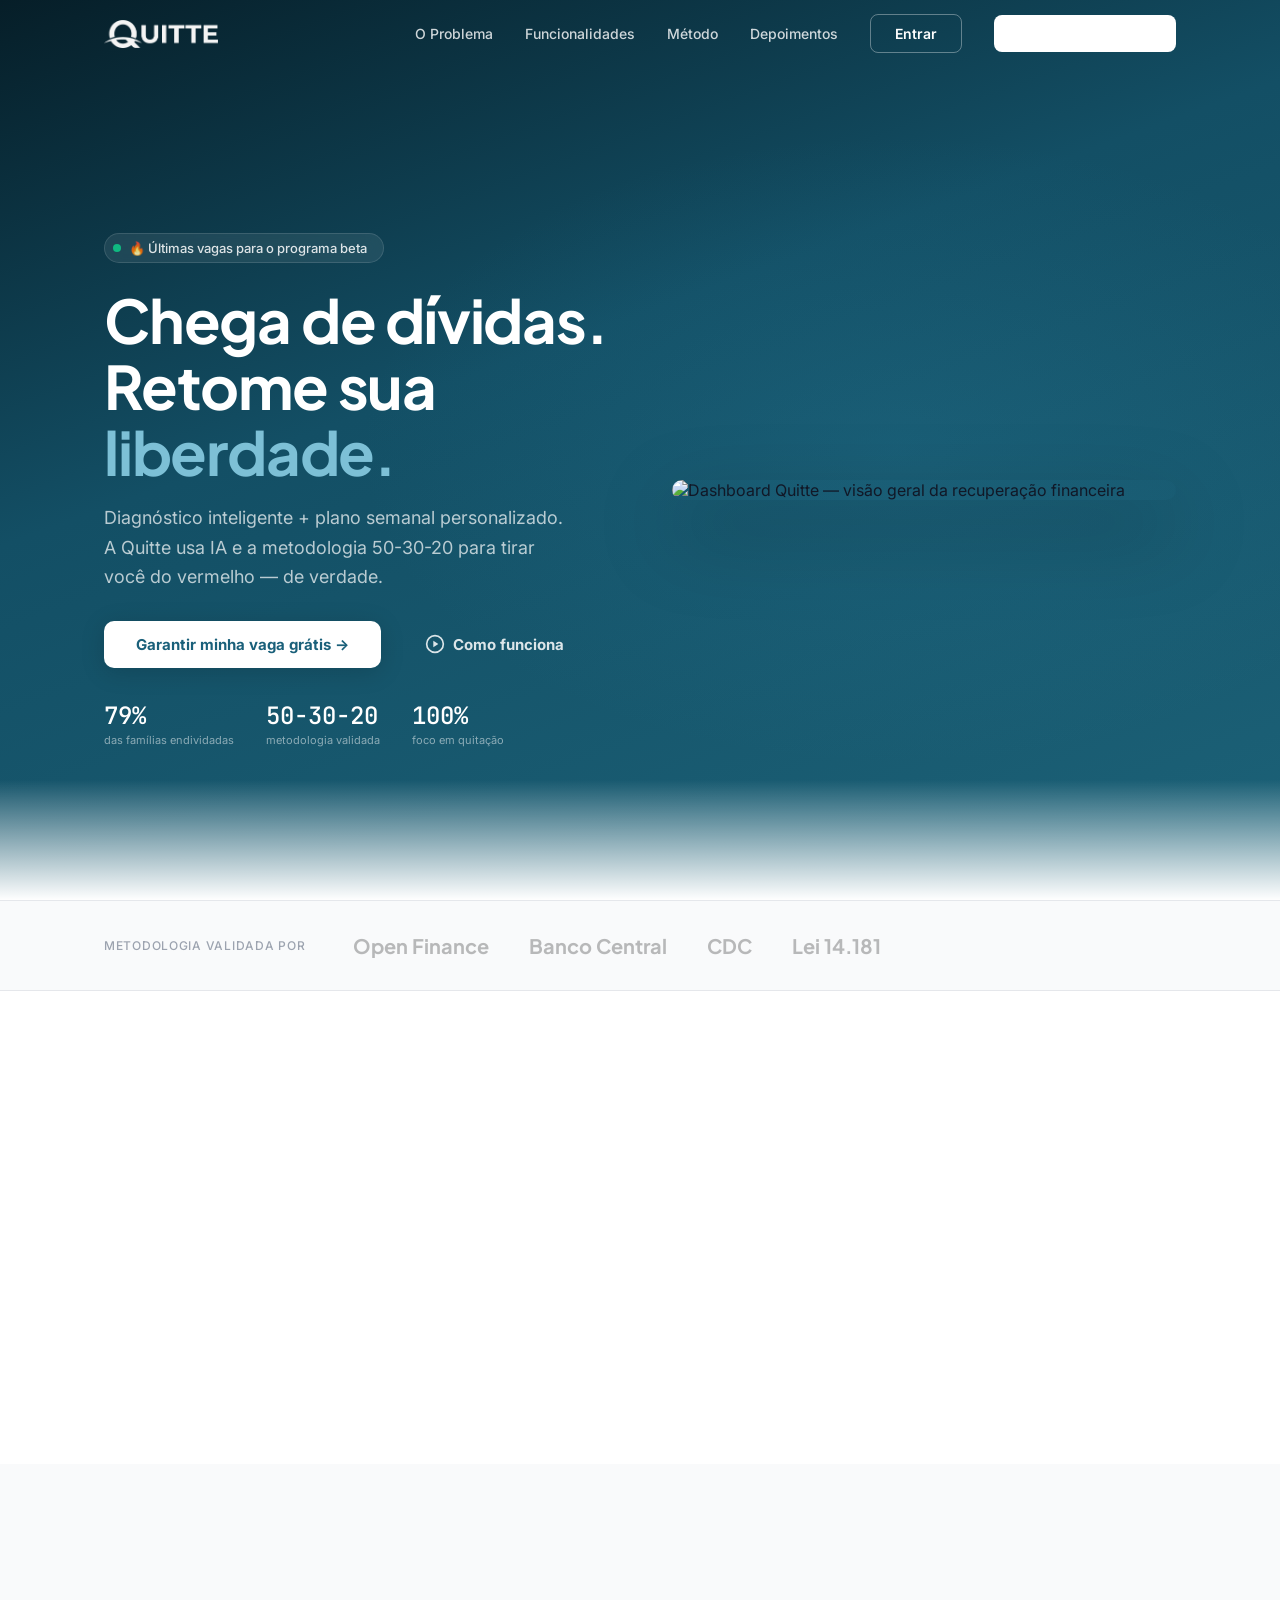
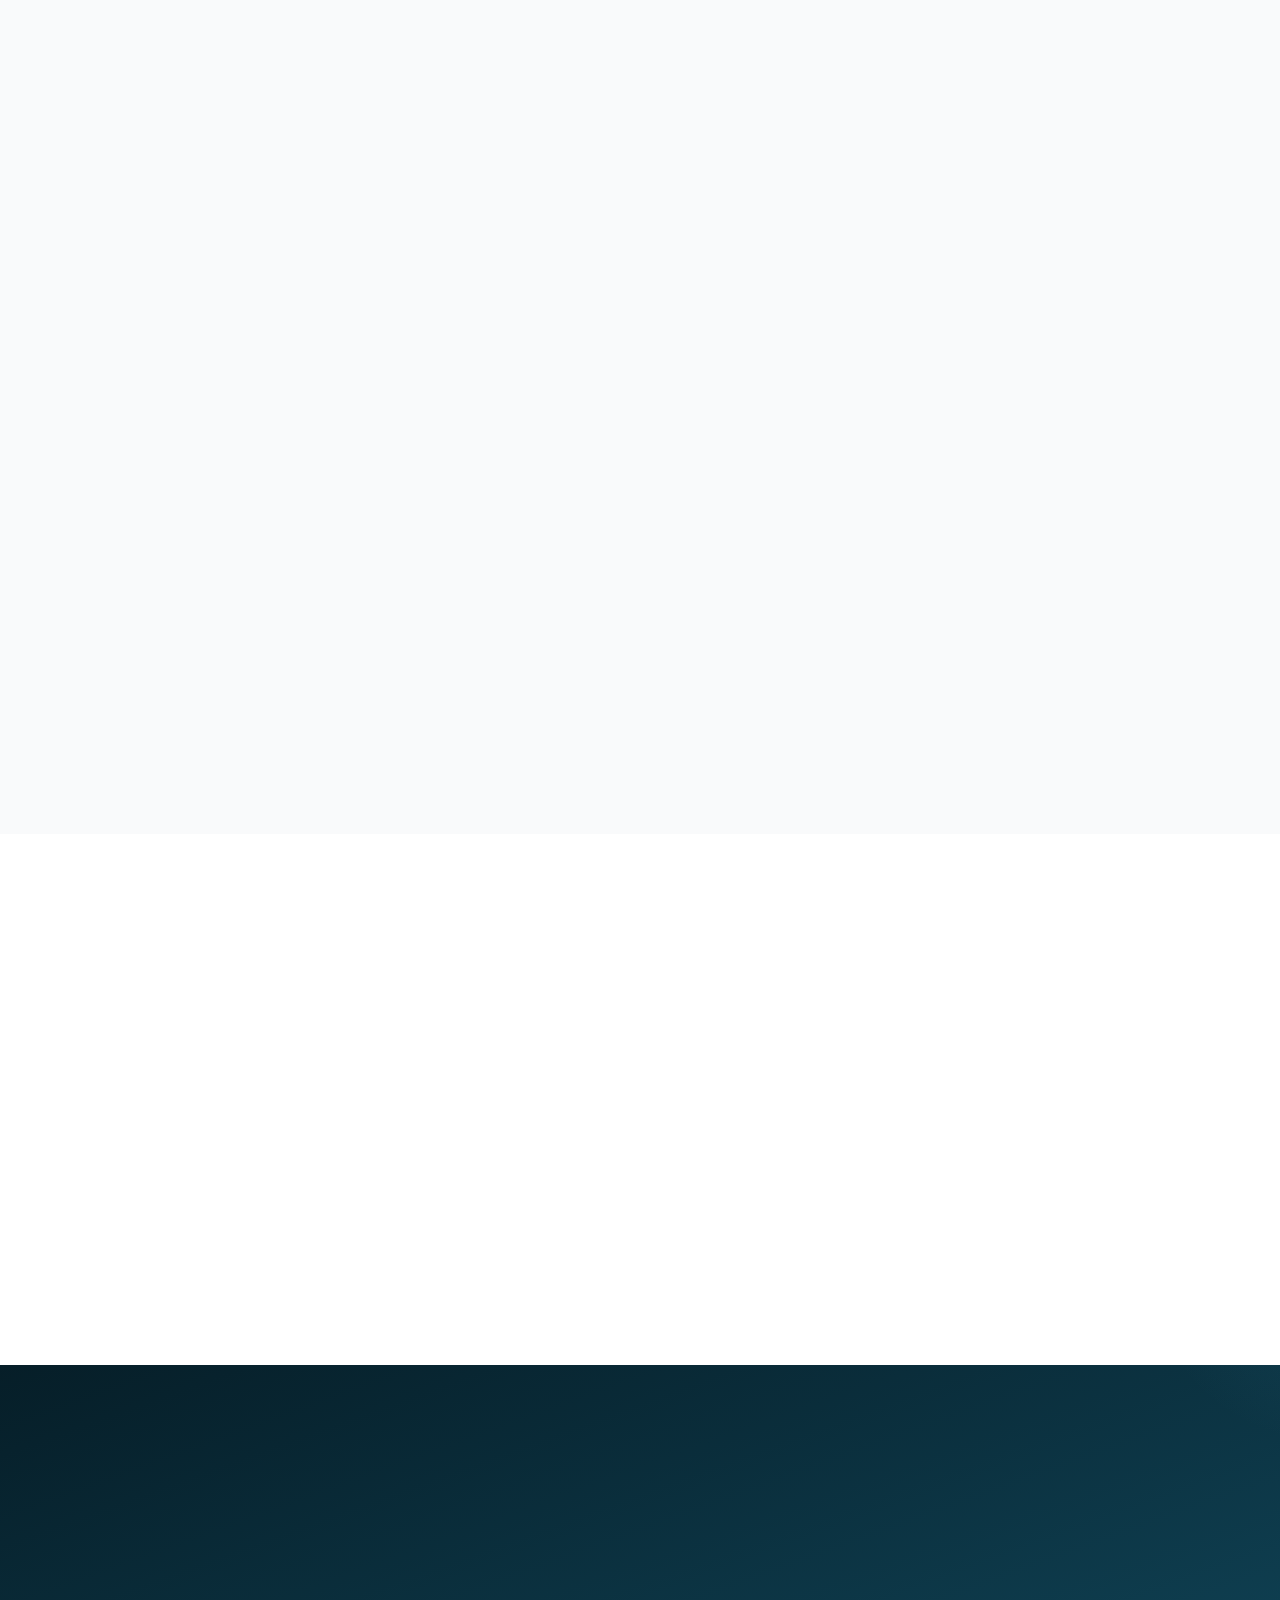
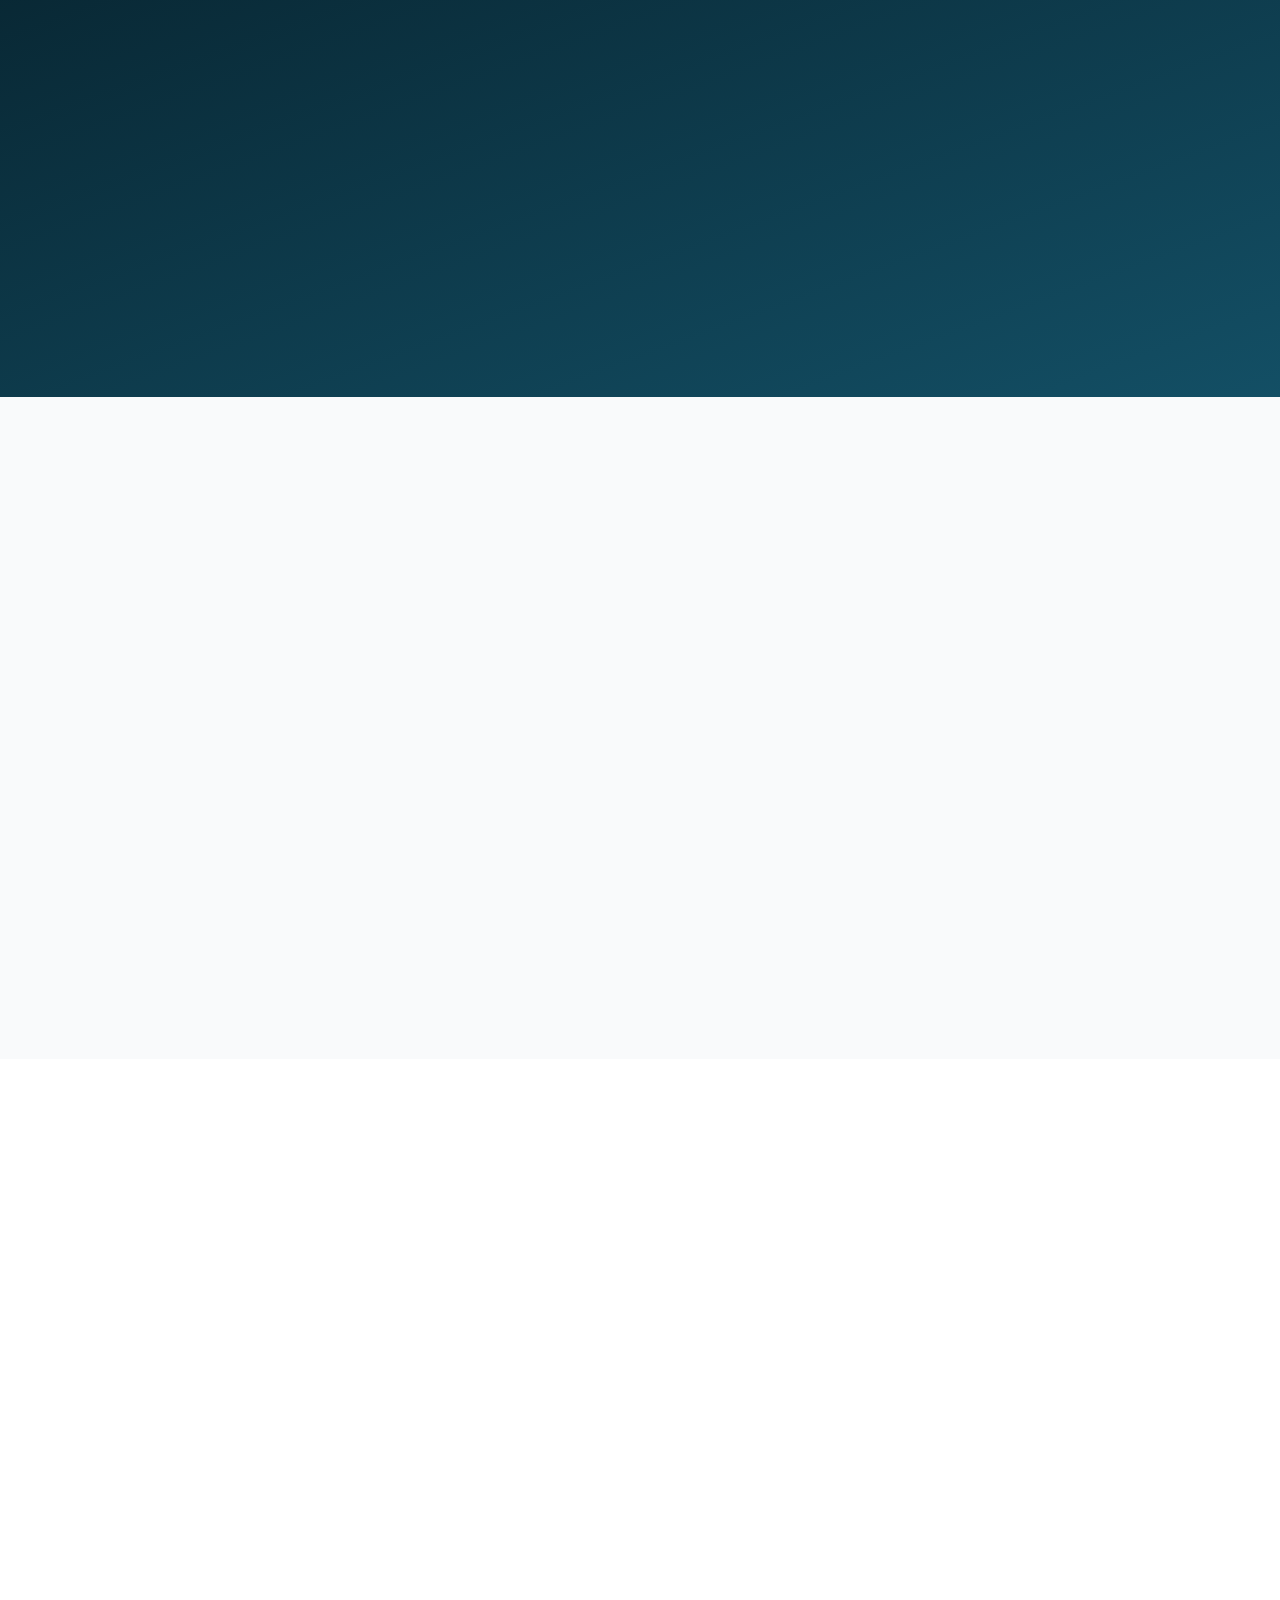
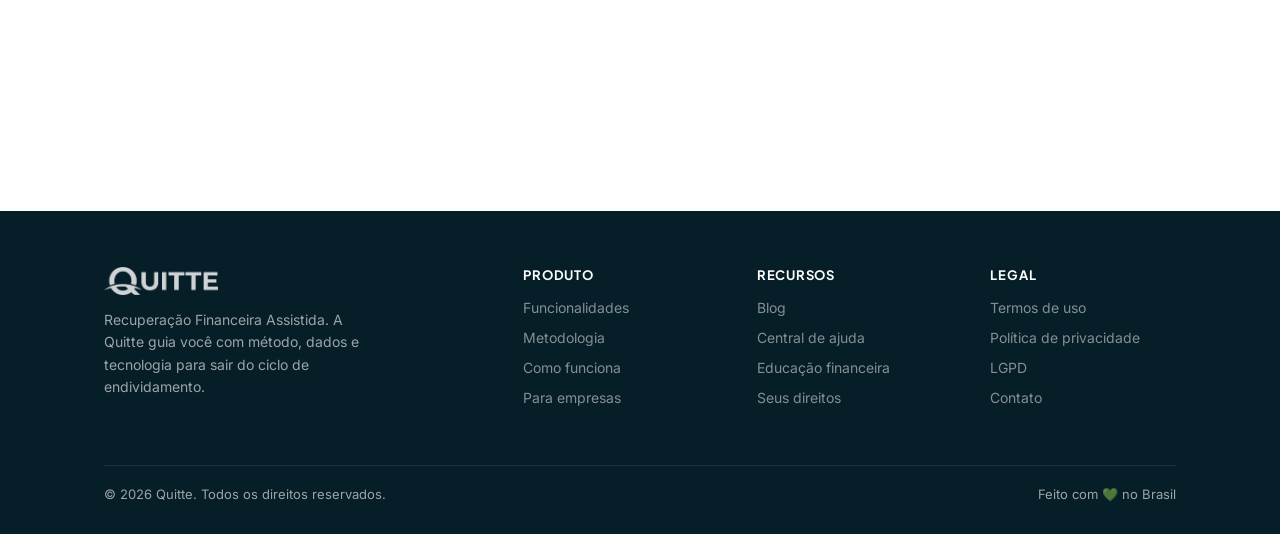
==== commit 6cafa243: "feat: beta signup form with Supabase integration - Expanded CTA form with name, email, phone fields " ====
--- a/landing/index.html
+++ b/landing/index.html
@@ -7,6 +7,7 @@
   <meta name="description" content="A Quitte transforma a paralisia do endividamento em um plano de ação claro. Diagnóstico inteligente, metodologia 50-30-20 e acompanhamento semanal via WhatsApp.">
   <link rel="icon" href="assets/quitte-marca.png" type="image/png">
   <link rel="stylesheet" href="styles.css">
+  <script src="https://cdn.jsdelivr.net/npm/@supabase/supabase-js@2"></script>
 </head>
 <body>
 
@@ -23,7 +24,7 @@
       <a href="#metodo">Método</a>
       <a href="#depoimentos">Depoimentos</a>
       <button class="btn-nav btn-nav-outline" id="btn-login">Entrar</button>
-      <button class="btn-nav btn-nav-primary" id="btn-signup">Começar grátis</button>
+      <a href="#cta" class="btn-nav btn-nav-primary" id="btn-signup">Garantir minha vaga</a>
     </div>
     <button class="mobile-menu-btn" id="mobile-menu-btn" aria-label="Menu">
       <svg width="24" height="24" viewBox="0 0 24 24" fill="none" stroke="currentColor" stroke-width="2"><path d="M3 12h18M3 6h18M3 18h18"/></svg>
@@ -37,12 +38,12 @@
     <div class="hero-content">
       <div class="hero-badge">
         <span class="hero-badge-dot"></span>
-        Vagas abertas para o programa beta
-      </div>
-      <h1>Saia das dívidas.<br>Recupere o <span>controle.</span></h1>
-      <p class="hero-desc">A Quitte transforma a paralisia do endividamento em um plano de ação claro e semanal — com diagnóstico inteligente, IA e a metodologia 50-30-20.</p>
+        🔥 Últimas vagas para o programa beta
+      </div>
+      <h1>Chega de dívidas.<br>Retome sua <span>liberdade.</span></h1>
+      <p class="hero-desc">Diagnóstico inteligente + plano semanal personalizado. A Quitte usa IA e a metodologia 50-30-20 para tirar você do vermelho — de verdade.</p>
       <div class="hero-actions">
-        <a href="#cta" class="btn-hero btn-hero-primary" id="hero-cta">Quero me recuperar</a>
+        <a href="#cta" class="btn-hero btn-hero-primary" id="hero-cta">Garantir minha vaga grátis →</a>
         <a href="#como-funciona" class="btn-hero btn-hero-ghost" id="hero-learn">
           <svg width="20" height="20" viewBox="0 0 24 24" fill="none" stroke="currentColor" stroke-width="2" stroke-linecap="round"><circle cx="12" cy="12" r="10"/><polygon points="10 8 16 12 10 16 10 8" fill="currentColor" stroke="none"/></svg>
           Como funciona
@@ -277,13 +278,21 @@
 <section class="cta" id="cta">
   <div class="container">
     <div class="cta-box fade-up">
-      <h2>Comece sua recuperação financeira hoje</h2>
-      <p>Cadastre-se gratuitamente e receba acesso antecipado ao programa de recuperação da Quitte.</p>
-      <form class="cta-form" id="cta-form" onsubmit="return handleSubmit(event)">
-        <input type="email" class="cta-input" id="cta-email" placeholder="Seu melhor e-mail" required aria-label="E-mail para cadastro">
-        <button type="submit" class="cta-submit" id="cta-submit">Quero participar</button>
+      <h2>Sua recuperação financeira começa agora</h2>
+      <p>Junte-se a centenas de brasileiros que já estão retomando o controle. Vagas limitadas para o programa beta.</p>
+      <form class="cta-form" id="cta-form">
+        <div class="cta-fields">
+          <input type="text" class="cta-input" id="cta-name" placeholder="Seu nome completo" required aria-label="Nome completo" autocomplete="name">
+          <input type="email" class="cta-input" id="cta-email" placeholder="Seu melhor e-mail" required aria-label="E-mail" autocomplete="email">
+          <input type="tel" class="cta-input" id="cta-phone" placeholder="WhatsApp (ex: 11 99999-0000)" required aria-label="Telefone WhatsApp" autocomplete="tel">
+        </div>
+        <button type="submit" class="cta-submit" id="cta-submit">
+          <span class="cta-submit-text">Garantir minha vaga agora</span>
+          <span class="cta-submit-loading" style="display:none;">Cadastrando...</span>
+        </button>
       </form>
-      <p class="cta-note">Gratuito. Sem cartão de crédito. Cancele quando quiser.</p>
+      <div class="cta-feedback" id="cta-feedback" style="display:none;"></div>
+      <p class="cta-note">100% gratuito · Sem cartão · Cancele quando quiser</p>
     </div>
   </div>
 </section>
@@ -332,6 +341,12 @@
 </footer>
 
 <script>
+// ── Supabase client ──
+const SUPABASE_URL = 'https://bwobpmwbynwytbvbjcik.supabase.co';
+const SUPABASE_ANON_KEY = 'eyJhbGciOiJIUzI1NiIsInR5cCI6IkpXVCJ9.eyJpc3MiOiJzdXBhYmFzZSIsInJlZiI6ImJ3b2JwbXdieW53eXRidmJqY2lrIiwicm9sZSI6ImFub24iLCJpYXQiOjE3NzgyOTYzMDksImV4cCI6MjA5Mzg3MjMwOX0.WSxHm6B4JBk8fXQvGvVA_C7dnkgz0g6Qc9WlSRRO7Us';
+const { createClient } = supabase;
+const supabaseClient = createClient(SUPABASE_URL, SUPABASE_ANON_KEY);
+
 // ── Navbar scroll effect ──
 const navbar = document.getElementById('navbar');
 window.addEventListener('scroll', () => {
@@ -350,22 +365,57 @@
 
 document.querySelectorAll('.fade-up').forEach(el => observer.observe(el));
 
-
-// ── Form handling ──
-function handleSubmit(e) {
+// ── Form handling with Supabase ──
+const ctaForm = document.getElementById('cta-form');
+ctaForm.addEventListener('submit', async (e) => {
   e.preventDefault();
-  const email = document.getElementById('cta-email').value;
+
+  const name = document.getElementById('cta-name').value.trim();
+  const email = document.getElementById('cta-email').value.trim();
+  const phone = document.getElementById('cta-phone').value.trim();
   const btn = document.getElementById('cta-submit');
-  btn.textContent = '✓ Cadastrado!';
-  btn.style.background = '#10B981';
-  btn.style.color = '#fff';
-  setTimeout(() => {
-    btn.textContent = 'Quero participar';
-    btn.style.background = '';
-    btn.style.color = '';
-    document.getElementById('cta-email').value = '';
-  }, 3000);
-  return false;
+  const feedback = document.getElementById('cta-feedback');
+  const textEl = btn.querySelector('.cta-submit-text');
+  const loadingEl = btn.querySelector('.cta-submit-loading');
+
+  // Show loading
+  textEl.style.display = 'none';
+  loadingEl.style.display = 'inline';
+  btn.disabled = true;
+  feedback.style.display = 'none';
+
+  try {
+    if (!supabaseClient) throw new Error('Conexão indisponível. Tente novamente.');
+
+    const { error } = await supabaseClient
+      .from('beta_signups')
+      .insert([{ full_name: name, email, phone }]);
+
+    if (error) {
+      if (error.code === '23505') {
+        showFeedback('⚠️ Esse e-mail já está cadastrado. Fique tranquilo, você já está na lista!', 'warning');
+      } else {
+        throw error;
+      }
+    } else {
+      showFeedback('✅ Cadastro confirmado! Você receberá novidades no seu e-mail em breve.', 'success');
+      ctaForm.reset();
+    }
+  } catch (err) {
+    console.error('Signup error:', err);
+    showFeedback('❌ Erro ao cadastrar. Verifique sua conexão e tente novamente.', 'error');
+  } finally {
+    textEl.style.display = 'inline';
+    loadingEl.style.display = 'none';
+    btn.disabled = false;
+  }
+});
+
+function showFeedback(message, type) {
+  const feedback = document.getElementById('cta-feedback');
+  feedback.textContent = message;
+  feedback.className = 'cta-feedback cta-feedback-' + type;
+  feedback.style.display = 'block';
 }
 
 // ── Smooth scroll for anchor links ──
--- a/landing/styles.css
+++ b/landing/styles.css
@@ -821,14 +821,20 @@
 .cta-form {
   display: flex;
   flex-direction: column;
-  gap: 12px;
+  gap: 16px;
   max-width: 460px;
   margin: 0 auto;
   position: relative;
 }
 
+.cta-fields {
+  display: flex;
+  flex-direction: column;
+  gap: 12px;
+}
+
 .cta-input {
-  flex: 1;
+  width: 100%;
   padding: 14px 20px;
   border-radius: 10px;
   border: 2px solid rgba(255, 255, 255, .2);
@@ -850,19 +856,52 @@
 }
 
 .cta-submit {
-  padding: 14px 32px;
+  width: 100%;
+  padding: 16px 32px;
   border-radius: 10px;
   background: var(--white);
   color: var(--teal-700);
-  font-size: 15px;
+  font-size: 16px;
   font-weight: 700;
   transition: all .25s var(--ease);
   white-space: nowrap;
 }
 
-.cta-submit:hover {
+.cta-submit:hover:not(:disabled) {
   transform: translateY(-2px);
   box-shadow: 0 8px 24px rgba(0, 0, 0, .15);
+}
+
+.cta-submit:disabled {
+  opacity: .7;
+  cursor: wait;
+}
+
+.cta-feedback {
+  font-size: 14px;
+  padding: 12px 16px;
+  border-radius: 10px;
+  margin-top: 4px;
+  position: relative;
+  text-align: center;
+}
+
+.cta-feedback-success {
+  background: rgba(16, 185, 129, .15);
+  color: #A7F3D0;
+  border: 1px solid rgba(16, 185, 129, .3);
+}
+
+.cta-feedback-warning {
+  background: rgba(245, 158, 11, .15);
+  color: #FDE68A;
+  border: 1px solid rgba(245, 158, 11, .3);
+}
+
+.cta-feedback-error {
+  background: rgba(239, 68, 68, .15);
+  color: #FCA5A5;
+  border: 1px solid rgba(239, 68, 68, .3);
 }
 
 .cta-note {
@@ -1028,10 +1067,6 @@
 
   .cta-box h2 {
     font-size: 32px;
-  }
-
-  .cta-form {
-    flex-direction: row;
   }
 
   .footer-grid {
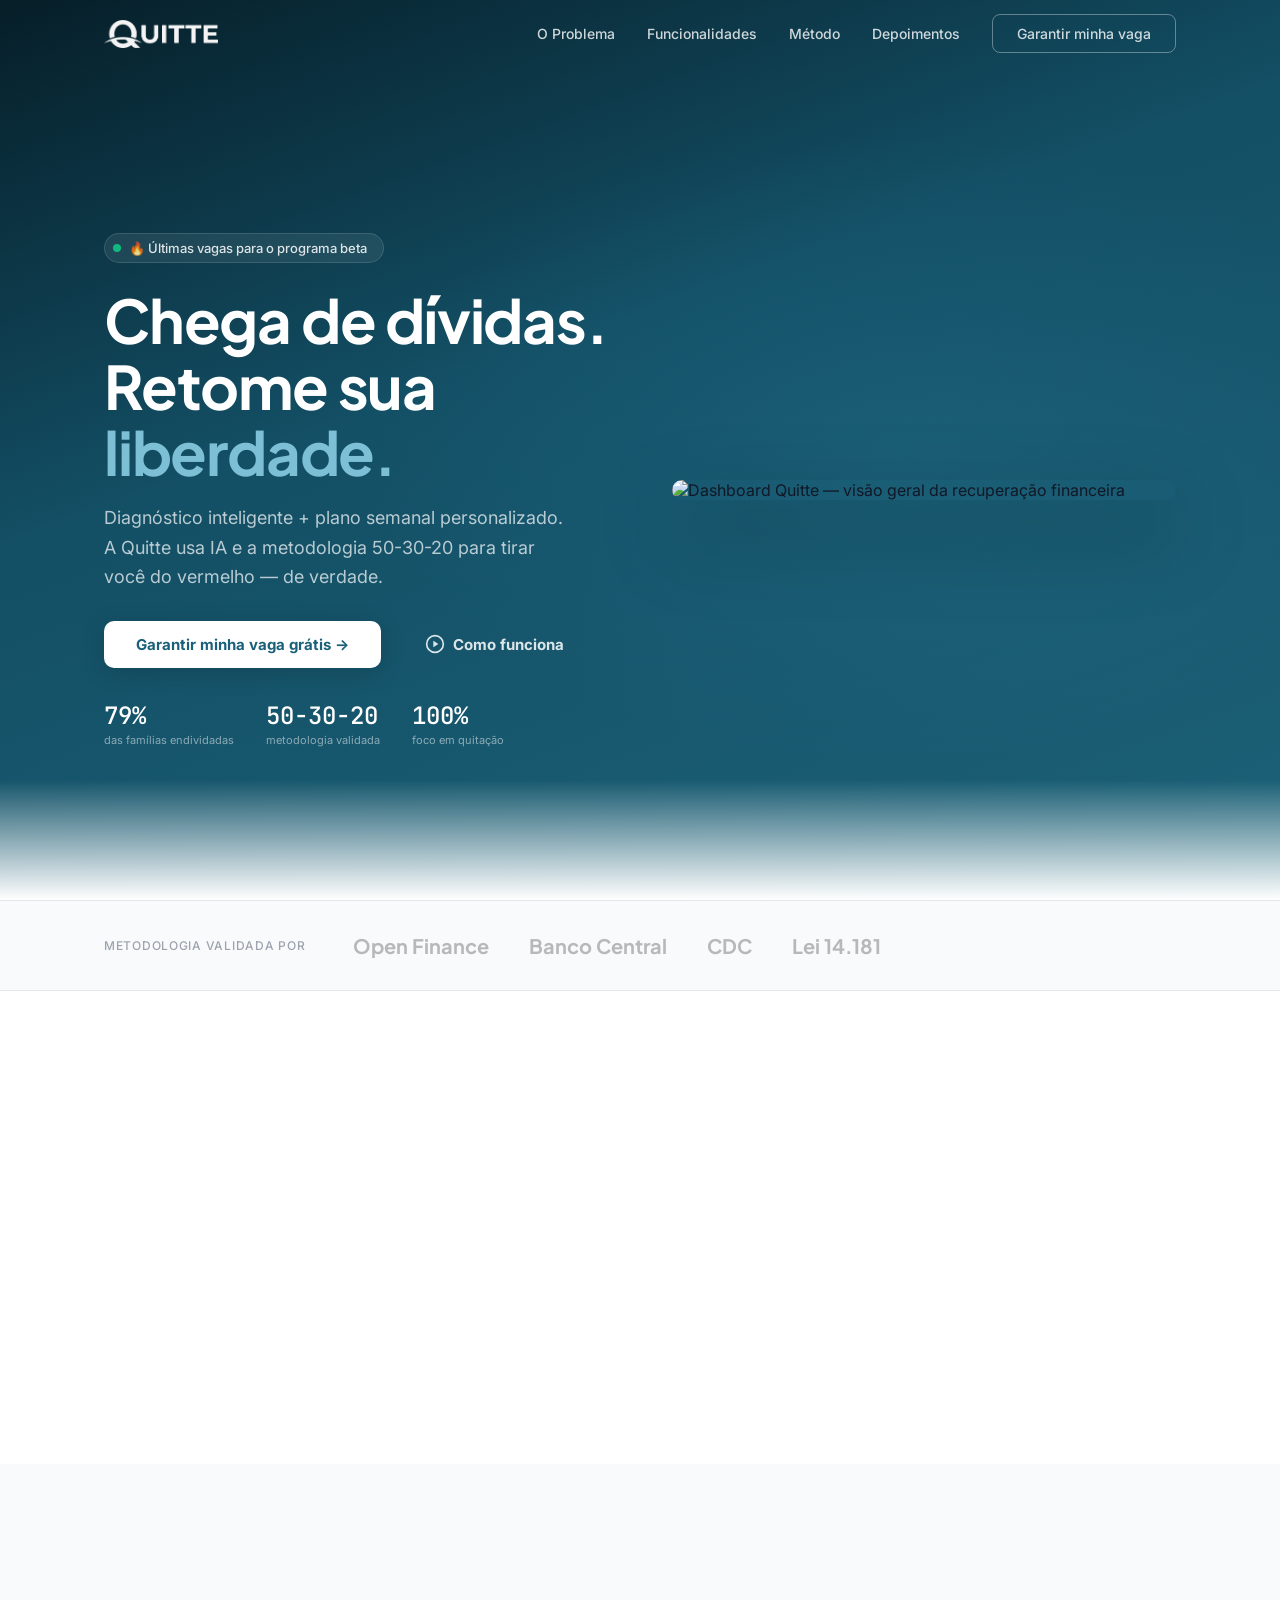
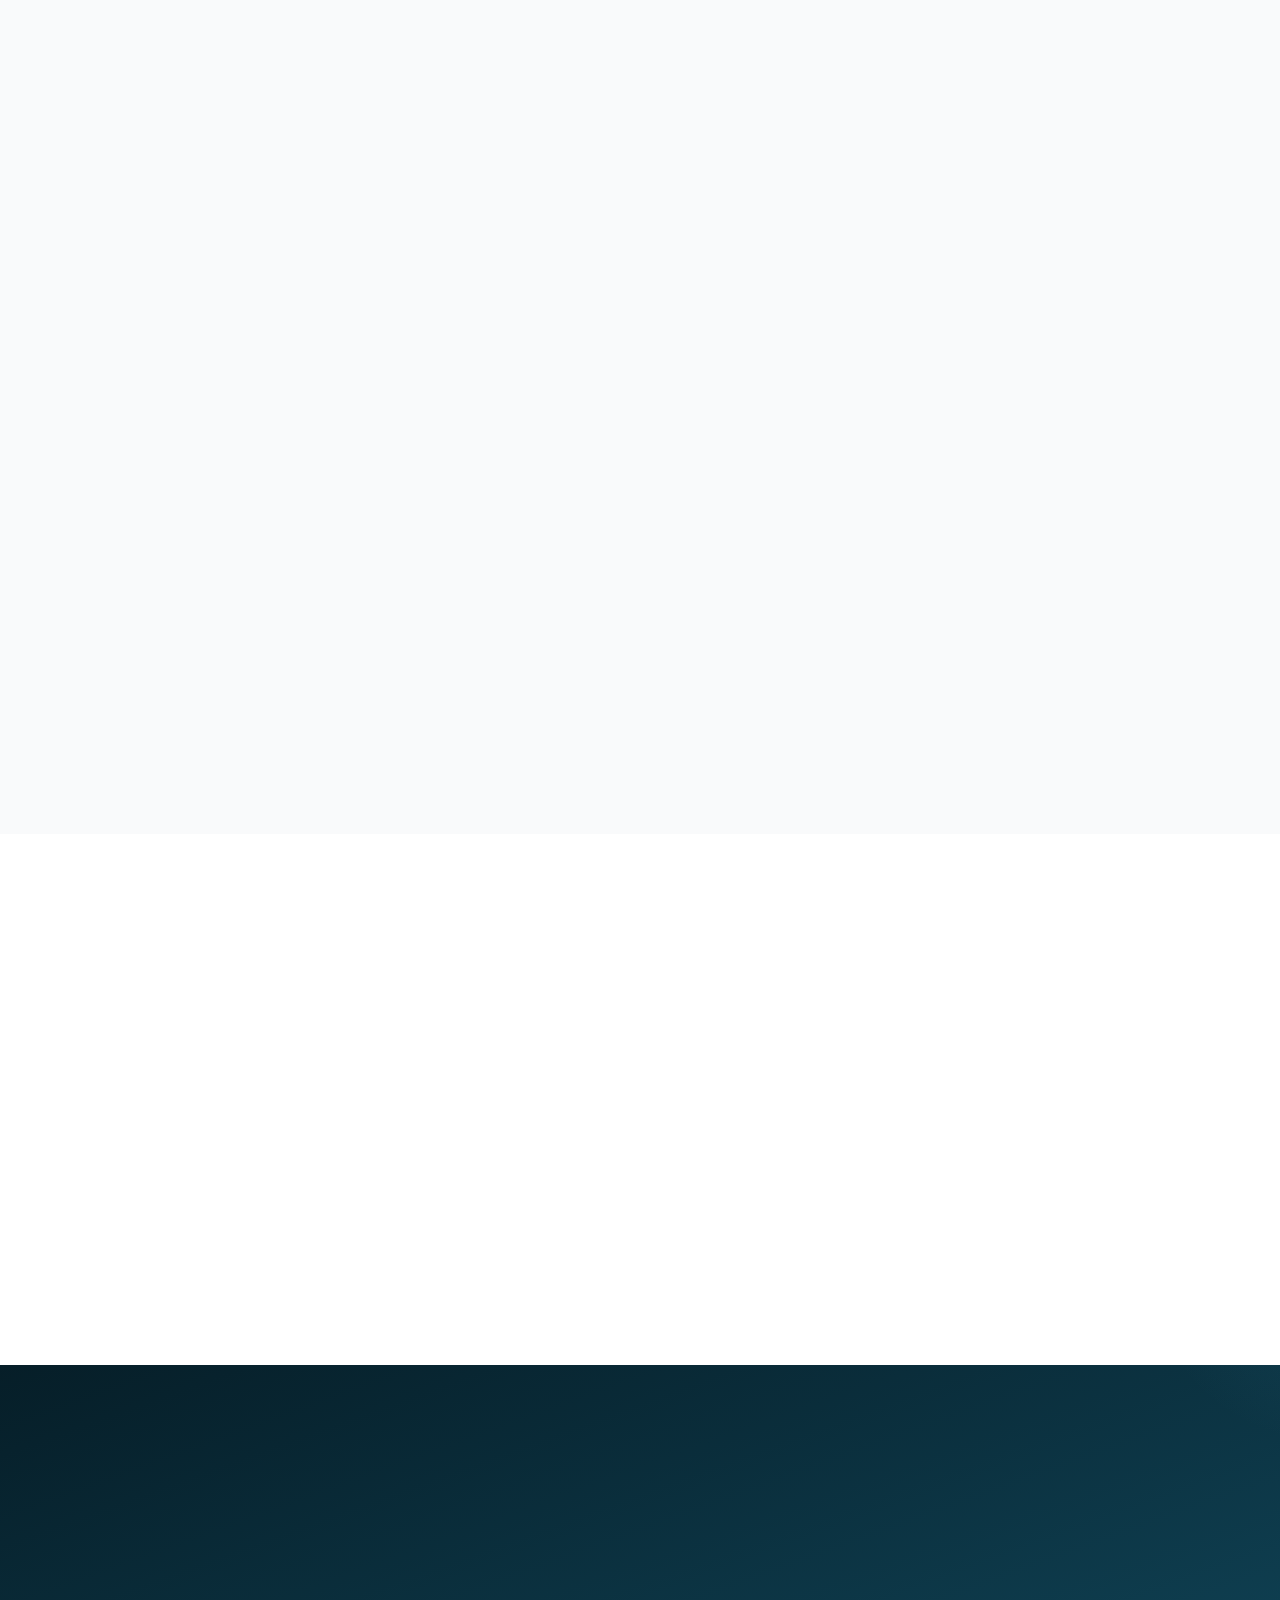
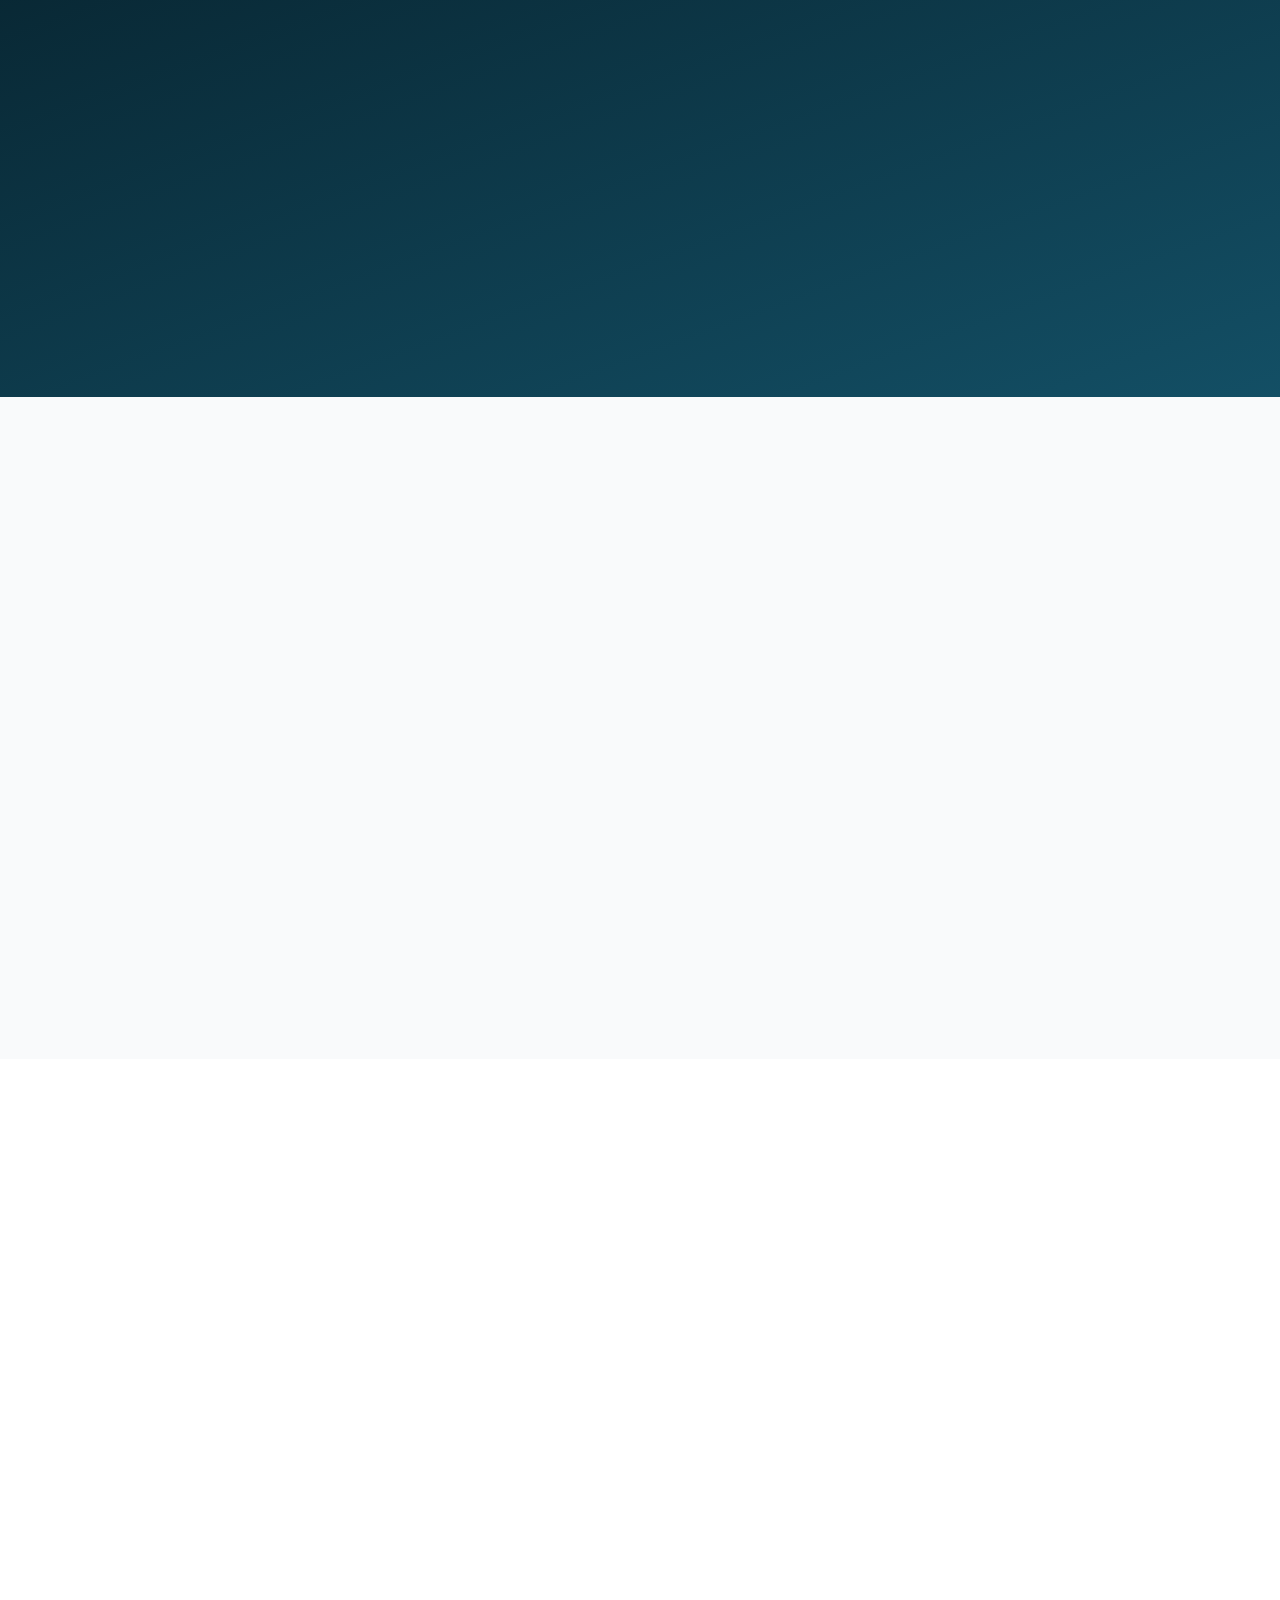
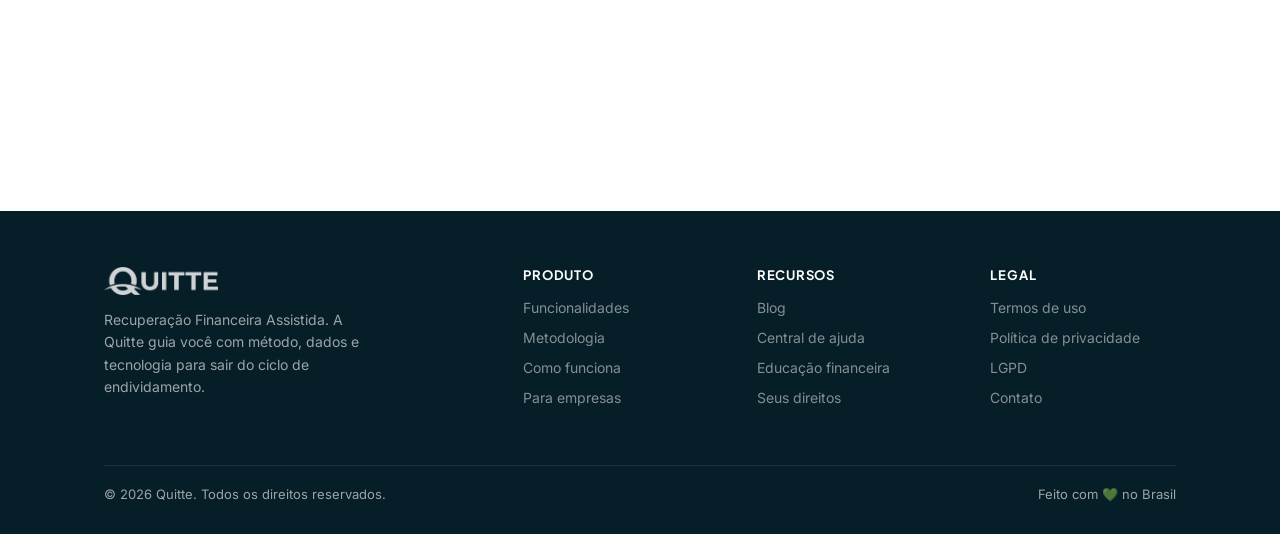
==== commit 9353d456: "fix: navbar CTA as outline, hide Entrar button, add input masks - Navbar: single outline button 'Gar" ====
--- a/landing/index.html
+++ b/landing/index.html
@@ -23,8 +23,7 @@
       <a href="#funcionalidades">Funcionalidades</a>
       <a href="#metodo">Método</a>
       <a href="#depoimentos">Depoimentos</a>
-      <button class="btn-nav btn-nav-outline" id="btn-login">Entrar</button>
-      <a href="#cta" class="btn-nav btn-nav-primary" id="btn-signup">Garantir minha vaga</a>
+      <a href="#cta" class="btn-nav btn-nav-outline" id="btn-signup">Garantir minha vaga</a>
     </div>
     <button class="mobile-menu-btn" id="mobile-menu-btn" aria-label="Menu">
       <svg width="24" height="24" viewBox="0 0 24 24" fill="none" stroke="currentColor" stroke-width="2"><path d="M3 12h18M3 6h18M3 18h18"/></svg>
@@ -377,12 +376,27 @@
   const feedback = document.getElementById('cta-feedback');
   const textEl = btn.querySelector('.cta-submit-text');
   const loadingEl = btn.querySelector('.cta-submit-loading');
+  feedback.style.display = 'none';
+
+  // Validate before loading
+  if (name.length < 3) {
+    showFeedback('⚠️ Por favor, informe seu nome completo.', 'warning');
+    return;
+  }
+  if (!isValidEmail(email)) {
+    showFeedback('⚠️ Por favor, informe um e-mail válido.', 'warning');
+    return;
+  }
+  const phoneDigits = phone.replace(/\D/g, '');
+  if (phoneDigits.length < 10) {
+    showFeedback('⚠️ Por favor, informe um telefone válido com DDD.', 'warning');
+    return;
+  }
 
   // Show loading
   textEl.style.display = 'none';
   loadingEl.style.display = 'inline';
   btn.disabled = true;
-  feedback.style.display = 'none';
 
   try {
     if (!supabaseClient) throw new Error('Conexão indisponível. Tente novamente.');
@@ -458,6 +472,36 @@
 }, { threshold: 0.5 });
 
 document.querySelectorAll('.stat-value').forEach(el => statObserver.observe(el));
+
+// ── Input masks ──
+
+// Name: capitalize first letter of each word on blur
+const nameInput = document.getElementById('cta-name');
+nameInput.addEventListener('blur', () => {
+  nameInput.value = nameInput.value
+    .toLowerCase()
+    .replace(/(?:^|\s)\S/g, c => c.toUpperCase())
+    .trim();
+});
+
+// Phone: Brazilian mask (XX) XXXXX-XXXX
+const phoneInput = document.getElementById('cta-phone');
+phoneInput.addEventListener('input', () => {
+  let v = phoneInput.value.replace(/\D/g, '').slice(0, 11);
+  if (v.length > 6) {
+    v = `(${v.slice(0,2)}) ${v.slice(2,7)}-${v.slice(7)}`;
+  } else if (v.length > 2) {
+    v = `(${v.slice(0,2)}) ${v.slice(2)}`;
+  } else if (v.length > 0) {
+    v = `(${v}`;
+  }
+  phoneInput.value = v;
+});
+
+// Email validation helper
+function isValidEmail(email) {
+  return /^[^\s@]+@[^\s@]+\.[^\s@]+$/.test(email);
+}
 </script>
 
 </body>
